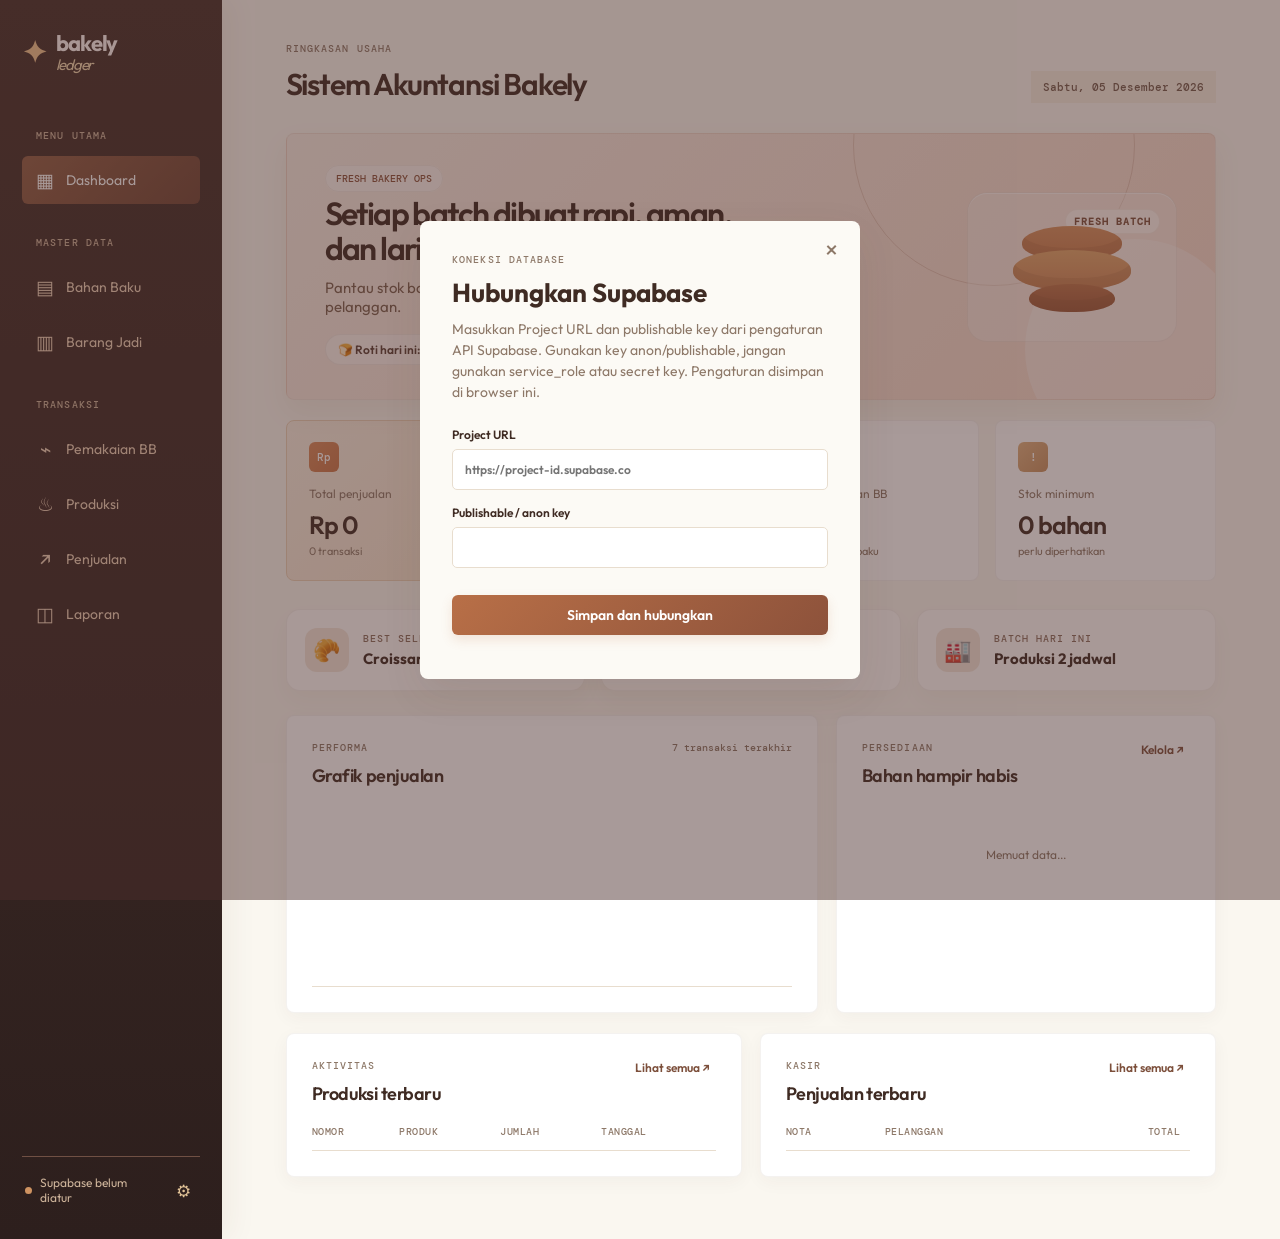
==== index.html @ 928c2d44 "update aplikasi" ====
<!doctype html>
<html lang="id">
<head>
  <meta charset="utf-8"><meta name="viewport" content="width=device-width, initial-scale=1">
  <title>Bakely | Sistem Akuntansi Bakery</title>
  <link rel="preconnect" href="https://fonts.googleapis.com"><link rel="preconnect" href="https://fonts.gstatic.com" crossorigin>
  <link href="https://fonts.googleapis.com/css2?family=DM+Mono:wght@400;500&family=Outfit:wght@400;500;600;700&display=swap" rel="stylesheet">
  <link rel="stylesheet" href="frontend/styles.css">
</head>
<body>
  <div class="shell">
    <aside class="sidebar">
      <div class="brand"><span class="brand-mark">✦</span><span>bakely<br><em>ledger</em></span></div>
      <p class="eyebrow">Menu utama</p>
      <nav class="nav-group"><button class="nav-item active" data-view="dashboard"><span>▦</span> Dashboard</button></nav>
      <p class="eyebrow nav-label">Master data</p>
      <nav class="nav-group"><button class="nav-item" data-view="bahan"><span>▤</span> Bahan Baku</button><button class="nav-item" data-view="produk"><span>▥</span> Barang Jadi</button></nav>
      <p class="eyebrow nav-label">Transaksi</p>
      <nav class="nav-group"><button class="nav-item" data-view="pemakaian"><span>⌁</span> Pemakaian BB</button><button class="nav-item" data-view="produksi"><span>♨</span> Produksi</button><button class="nav-item" data-view="penjualan"><span>↗</span> Penjualan</button><button class="nav-item" data-view="laporan"><span>◫</span> Laporan</button></nav>
      <div class="sidebar-foot"><span class="status-dot"></span><span id="connection-label">Menghubungkan...</span><button id="settings-button" title="Lihat koneksi">⚙</button></div>
    </aside>
    <main class="main-content">
      <header class="topbar"><div><p class="eyebrow" id="page-kicker">Ringkasan usaha</p><h1 id="page-title">Sistem Akuntansi Bakely</h1></div><div class="date-stamp" id="today"></div></header>

      <section id="dashboard-view" class="view active-view">
        <div class="hero-strip">
          <div class="hero-copy">
            <span class="tag">Fresh bakery ops</span>
            <h2>Setiap batch dibuat rapi, aman, dan laris.</h2>
            <p>Pantau stok bahan, produksi hari ini, sampai penjualan yang siap dibawa pelanggan.</p>
            <div class="hero-meta">
              <span>🍞 Roti hari ini: 128 pcs</span>
              <span>⏱ Jam buka: 07:00</span>
            </div>
          </div>
          <div class="hero-visual">
            <div class="mini-badge">Fresh batch</div>
            <div class="bread-illustration">
              <span class="bread-shape bread-top"></span>
              <span class="bread-shape bread-mid"></span>
              <span class="bread-shape bread-bottom"></span>
            </div>
          </div>
        </div>

        <div class="metric-grid">
          <article class="metric-card accent" data-view-link="penjualan"><div class="metric-icon">Rp</div><p>Total penjualan</p><strong id="sales-total">Rp 0</strong><small id="sales-count">0 transaksi</small></article>
          <article class="metric-card" data-view-link="produk"><div class="metric-icon mint">▥</div><p>Barang jadi tersedia</p><strong id="finished-total">0 pcs</strong><small id="product-count">0 produk aktif</small></article>
          <article class="metric-card" data-view-link="bahan"><div class="metric-icon blue">▤</div><p>Nilai persediaan BB</p><strong id="inventory-total">Rp 0</strong><small>nilai stok bahan baku</small></article>
          <article class="metric-card" data-view-link="bahan"><div class="metric-icon peach">!</div><p>Stok minimum</p><strong id="low-stock-count">0 bahan</strong><small>perlu diperhatikan</small></article>
        </div>

        <div class="feature-strip">
          <article class="feature-card warm" data-view-link="produk">
            <span class="feature-icon">🥐</span>
            <div><p>Best seller</p><strong>Croissant Butter</strong></div>
          </article>
          <article class="feature-card soft" data-view-link="bahan">
            <span class="feature-icon">📦</span>
            <div><p>Stok kritis</p><strong>3 bahan butuh cek</strong></div>
          </article>
          <article class="feature-card mint" data-view-link="produksi">
            <span class="feature-icon">🏭</span>
            <div><p>Batch hari ini</p><strong>Produksi 2 jadwal</strong></div>
          </article>
        </div>

        <div class="dashboard-grid"><section class="panel chart-panel"><div class="panel-heading"><div><p class="eyebrow">Performa</p><h3>Grafik penjualan</h3></div><span class="period-label">7 transaksi terakhir</span></div><div class="bar-chart" id="sales-chart"></div></section><section class="panel"><div class="panel-heading"><div><p class="eyebrow">Persediaan</p><h3>Bahan hampir habis</h3></div><button class="text-button" data-view-link="bahan">Kelola ↗</button></div><div id="low-stock-list" class="stock-list"><p class="empty-state">Memuat data...</p></div></section></div>
        <div class="dashboard-grid lower-grid"><section class="panel"><div class="panel-heading"><div><p class="eyebrow">Aktivitas</p><h3>Produksi terbaru</h3></div><button class="text-button" data-view-link="produksi">Lihat semua ↗</button></div><div class="table-wrap"><table><thead><tr><th>Nomor</th><th>Produk</th><th>Jumlah</th><th>Tanggal</th></tr></thead><tbody id="recent-production"></tbody></table></div></section><section class="panel"><div class="panel-heading"><div><p class="eyebrow">Kasir</p><h3>Penjualan terbaru</h3></div><button class="text-button" data-view-link="penjualan">Lihat semua ↗</button></div><div class="table-wrap"><table><thead><tr><th>Nota</th><th>Pelanggan</th><th class="align-right">Total</th></tr></thead><tbody id="recent-sales"></tbody></table></div></section></div>
      </section>

      <section id="bahan-view" class="view"><div class="section-heading"><div><p class="eyebrow">Master data</p><h2>Bahan baku</h2></div><button class="primary-button" data-open="material-modal">＋ Tambah bahan</button></div><section class="panel"><div class="table-wrap"><table><thead><tr><th>Nama bahan</th><th>Satuan</th><th>Stok</th><th>Minimum</th><th>Harga satuan</th><th>Status</th><th></th></tr></thead><tbody id="material-table"></tbody></table></div></section></section>
      <section id="produk-view" class="view"><div class="section-heading"><div><p class="eyebrow">Master data</p><h2>Barang jadi</h2></div><button class="primary-button" data-open="product-modal">＋ Tambah produk</button></div><section class="panel"><div class="table-wrap"><table><thead><tr><th>Kode</th><th>Nama produk</th><th>Harga jual</th><th>Stok</th><th>Status</th><th></th></tr></thead><tbody id="product-table"></tbody></table></div></section></section>
      <section id="pemakaian-view" class="view"><div class="section-heading"><div><p class="eyebrow">Transaksi</p><h2>Pemakaian bahan baku</h2></div><button class="primary-button" data-view-link="produksi">＋ Catat bersama produksi</button></div><section class="panel"><div class="table-wrap"><table><thead><tr><th>Produksi</th><th>Bahan baku</th><th>Jumlah terpakai</th><th>Tanggal</th></tr></thead><tbody id="usage-table"></tbody></table></div></section></section>
      <section id="produksi-view" class="view"><div class="section-heading"><div><p class="eyebrow">Transaksi</p><h2>Produksi</h2></div><button class="primary-button" data-open="production-modal">＋ Catat produksi</button></div><section class="panel"><div class="table-wrap"><table><thead><tr><th>Nomor</th><th>Barang jadi</th><th>Jumlah</th><th>Tanggal</th><th>Catatan</th></tr></thead><tbody id="production-table"></tbody></table></div></section></section>
      <section id="penjualan-view" class="view"><div class="section-heading"><div><p class="eyebrow">Transaksi</p><h2>Penjualan</h2></div><button class="primary-button" data-open="sale-modal">＋ Catat penjualan</button></div><section class="panel"><div class="table-wrap"><table><thead><tr><th>Nota</th><th>Pelanggan</th><th>Tanggal</th><th>Status</th><th class="align-right">Total</th></tr></thead><tbody id="sales-table"></tbody></table></div></section></section>

      <section id="laporan-view" class="view">
        <div class="section-heading">
          <div><p class="eyebrow">Analisis usaha</p><h2>Laporan</h2></div>
          <button class="primary-button" type="button" data-view-link="penjualan">Lihat penjualan</button>
        </div>

        <div class="report-grid">
          <article class="report-card accent" data-view-link="penjualan">
            <p>Total penjualan</p>
            <strong id="report-sales-total">Rp 0</strong>
            <small id="report-sales-count-detail">0 transaksi</small>
          </article>
          <article class="report-card" data-view-link="produksi">
            <p>Produksi</p>
            <strong id="report-production-total">0 pcs</strong>
            <small id="report-production-count">0 batch</small>
          </article>
          <article class="report-card" data-view-link="bahan">
            <p>Stok kritis</p>
            <strong id="report-low-stock-total">0 bahan</strong>
            <small>perlu restock</small>
          </article>
          <article class="report-card" data-view-link="produk">
            <p>Barang siap jual</p>
            <strong id="report-ready-product-total">0 pcs</strong>
            <small id="report-ready-product-label">stok tersedia</small>
          </article>
        </div>

        <div class="report-panels">
          <section class="panel">
            <div class="panel-heading">
              <div><p class="eyebrow">Ringkasan</p><h3>Penjualan terakhir</h3></div>
            </div>
            <div class="table-wrap">
              <table>
                <thead><tr><th>Nota</th><th>Pelanggan</th><th>Tanggal</th><th class="align-right">Total</th></tr></thead>
                <tbody id="report-sales-table"></tbody>
              </table>
            </div>
          </section>

          <section class="panel">
            <div class="panel-heading">
              <div><p class="eyebrow">Inventori</p><h3>Bahan baku perlu perhatian</h3></div>
            </div>
            <div class="table-wrap">
              <table>
                <thead><tr><th>Bahan</th><th>Stok</th><th>Minimum</th><th>Status</th></tr></thead>
                <tbody id="report-stock-table"></tbody>
              </table>
            </div>
          </section>
        </div>
      </section>
    </main>
  </div>
  <div class="modal-backdrop" id="settings-modal"><form class="modal action-form" id="settings-form"><button type="button" class="close-button" data-close-modal>×</button><p class="eyebrow">Koneksi database</p><h2>Hubungkan Supabase</h2><p class="modal-copy">Masukkan Project URL dan publishable key dari pengaturan API Supabase. Gunakan key anon/publishable, jangan gunakan service_role atau secret key. Pengaturan disimpan di browser ini.</p><label>Project URL<input id="supabase-url" type="url" placeholder="https://project-id.supabase.co" required></label><label>Publishable / anon key<input id="supabase-key" type="text" autocomplete="off" required></label><button class="primary-button" type="submit">Simpan dan hubungkan</button><p class="form-message"></p></form></div>
  <div class="modal-backdrop" id="material-modal"><form class="modal action-form"><button type="button" class="close-button" data-close-modal>×</button><p class="eyebrow">Master bahan</p><h2 id="material-modal-title">Tambah bahan baku</h2><input id="material-id" type="hidden"><label>Nama bahan<input id="material-name" required></label><div class="form-grid"><label>Satuan<input id="material-unit" value="kg" required></label><label>Stok awal<input id="material-stock" type="number" min="0" step="0.01" required></label><label>Stok minimum<input id="material-minimum" type="number" min="0" step="0.01" required></label><label>Harga satuan<input id="material-price" type="number" min="0" required></label></div><button class="primary-button" type="submit">Simpan bahan</button><p class="form-message"></p></form></div>
  <div class="modal-backdrop" id="product-modal"><form class="modal action-form"><button type="button" class="close-button" data-close-modal>×</button><p class="eyebrow">Master barang jadi</p><h2 id="product-modal-title">Tambah barang jadi</h2><input id="product-id" type="hidden"><label>Kode produk<input id="product-code" required></label><label>Nama produk<input id="product-name" required></label><div class="form-grid"><label>Harga jual<input id="product-price" type="number" min="0" required></label><label>Stok awal<input id="product-stock" type="number" min="0" required></label><label>Satuan<input id="product-unit" value="pcs" required></label></div><button class="primary-button" type="submit">Simpan produk</button><p class="form-message"></p></form></div>
  <div class="modal-backdrop" id="production-modal"><form class="modal action-form"><button type="button" class="close-button" data-close-modal>×</button><p class="eyebrow">Dapur produksi</p><h2>Catat produksi</h2><label>Nomor produksi<input id="production-number" required></label><label>Barang jadi<select id="production-product" required></select></label><label>Jumlah produksi<input id="production-amount" type="number" min="1" required></label><label>Catatan<input id="production-note"></label><div class="usage-box"><div class="panel-heading"><strong>Pemakaian bahan baku</strong><button class="text-button" type="button" id="add-usage">＋ Tambah baris</button></div><div id="usage-fields"></div></div><button class="primary-button" type="submit">Simpan produksi</button><p class="form-message"></p></form></div>
  <div class="modal-backdrop" id="sale-modal"><form class="modal action-form"><button type="button" class="close-button" data-close-modal>×</button><p class="eyebrow">Kasir</p><h2>Catat penjualan</h2><label>Nomor nota<input id="sale-number" required></label><label>Pelanggan<input id="sale-customer" value="Umum" required></label><div class="usage-box"><div class="panel-heading"><strong>Barang terjual</strong><button class="text-button" type="button" id="add-sale-item">＋ Tambah baris</button></div><div id="sale-fields"></div></div><button class="primary-button" type="submit">Simpan penjualan</button><p class="form-message"></p></form></div>
  <div class="modal-backdrop" id="sale-detail-modal"><div class="modal"><button type="button" class="close-button" data-close-modal>×</button><p class="eyebrow">Detail transaksi</p><h2 id="detail-sale-number">Detail penjualan</h2><p id="detail-sale-meta" class="modal-copy"></p><div class="table-wrap"><table><thead><tr><th>Produk</th><th>Qty</th><th>Harga</th><th class="align-right">Subtotal</th></tr></thead><tbody id="sale-detail-table"></tbody></table></div><div class="detail-total"><span>Total</span><strong id="detail-sale-total">Rp 0</strong></div></div></div>
  <div class="toast" id="toast"></div><script src="frontend/app.js"></script>
</body>
</html>
---- frontend/styles.css ----
:root{--ink:#4a2d2b;--muted:#987b78;--line:#eadbd8;--paper:#fffaf9;--cream:#f8ecec;--orange:#d87388;--orange-dark:#a84961;--mint:#ead7d7;--peach:#f5d2d7;--brown:#573532;--shadow:0 14px 40px rgba(92,48,52,.09)}
*{box-sizing:border-box}body{margin:0;background:var(--paper);color:var(--ink);font-family:Outfit,sans-serif;font-size:14px}button,input{font:inherit}.shell{min-height:100vh;display:flex}.sidebar{width:245px;background:var(--brown);color:#fff7f5;padding:30px 20px;display:flex;flex-direction:column}.brand{display:flex;align-items:center;gap:10px;font-size:20px;font-weight:700;line-height:.85;letter-spacing:-.04em}.brand em{font-size:15px;font-weight:400;color:#f4b9c2}.brand-mark{color:#f29bac;font-size:28px}.eyebrow{color:var(--muted);font:500 10px 'DM Mono',monospace;letter-spacing:.11em;text-transform:uppercase;margin:0 0 10px}.sidebar .eyebrow{color:#d4a5a7;margin:58px 14px 14px}.nav-item{display:flex;align-items:center;gap:12px;border:0;background:none;color:#eac9ca;border-radius:8px;width:100%;padding:13px 14px;text-align:left;cursor:pointer;margin-bottom:4px}.nav-item span{font-size:19px;width:18px;text-align:center}.nav-item.active,.nav-item:hover{background:#75484a;color:#fff}.sidebar-foot{border-top:1px solid #805658;margin-top:auto;padding:18px 3px 0;display:flex;align-items:center;gap:8px;color:#e8bfc1;font-size:12px}.status-dot{height:7px;width:7px;background:#f29bac;border-radius:50%}.sidebar-foot button{margin-left:auto;border:0;background:none;color:#f2c8ca;cursor:pointer;font-size:17px}.main-content{max-width:1320px;width:100%;padding:40px 5.5vw}.topbar{display:flex;justify-content:space-between;align-items:flex-end;margin-bottom:38px}.topbar h1{font-size:27px;letter-spacing:-.04em;margin:0}.date-stamp{font:500 11px 'DM Mono',monospace;color:var(--muted)}.view{display:none}.view.active-view{display:block}.hero-strip{background:#f7dfe2;min-height:185px;padding:29px 34px;display:flex;justify-content:space-between;align-items:center;position:relative;overflow:hidden}.hero-strip:after{content:'';position:absolute;width:280px;height:280px;border:1px solid rgba(168,73,97,.2);border-radius:50%;right:80px;top:-130px}.tag{color:var(--orange-dark);font:500 10px 'DM Mono',monospace;text-transform:uppercase}.hero-strip h2{font-size:26px;max-width:420px;line-height:1.08;letter-spacing:-.04em;margin:12px 0 8px}.hero-strip p{color:#89666a;margin:0}.hero-badge{background:var(--orange);color:#fff4f5;padding:15px 19px;text-align:center;font:500 10px 'DM Mono',monospace;z-index:1}.hero-badge strong{font:700 20px Outfit}.metric-grid{display:grid;grid-template-columns:repeat(3,1fr);gap:14px;margin:22px 0 34px}.metric-card{border:1px solid var(--line);background:#fff;padding:20px 22px;min-height:142px}.metric-card.accent{background:#fcecef;border-color:#f2ccd3}.metric-card p{font-size:12px;color:var(--muted);margin:14px 0 8px}.metric-card strong{display:block;font-size:25px;letter-spacing:-.04em}.metric-card small{font-size:11px;color:var(--muted)}.metric-icon{background:var(--orange);color:#fff;width:30px;height:30px;display:grid;place-items:center;font:500 11px 'DM Mono',monospace}.metric-icon.mint{background:#b8838a}.metric-icon.peach{background:#c86e7b}.content-grid{display:grid;grid-template-columns:1.5fr 1fr;gap:20px}.panel{background:#fff;border:1px solid var(--line);padding:24px}.panel-heading,.section-heading{display:flex;justify-content:space-between;align-items:flex-start}.panel h3{font-size:18px;margin:0 0 20px;letter-spacing:-.03em}.text-button{border:0;background:none;color:var(--orange-dark);font-size:12px;cursor:pointer}.table-wrap{overflow-x:auto}table{border-collapse:collapse;width:100%;min-width:400px}th{text-align:left;color:var(--muted);font:500 10px 'DM Mono',monospace;text-transform:uppercase;letter-spacing:.05em;border-bottom:1px solid var(--line);padding:0 10px 12px 0}td{border-bottom:1px solid #f3e9e8;padding:15px 10px 15px 0;color:#65494a;font-size:13px}td:first-child{font-weight:600;color:var(--ink)}.align-right{text-align:right}.empty-state{text-align:center;color:var(--muted);padding:28px 5px}.stock-list{display:grid;gap:8px}.stock-item{display:flex;justify-content:space-between;align-items:center;border-bottom:1px solid #f3e9e8;padding:8px 0}.stock-name{font-weight:600}.stock-meta{font-size:11px;color:var(--muted);margin-top:3px}.stock-warning{color:var(--orange-dark);font:500 11px 'DM Mono',monospace}.section-heading{margin-bottom:24px;align-items:center}.section-heading h2{font-size:28px;letter-spacing:-.05em;margin:0}.primary-button{border:0;background:var(--orange);color:white;padding:11px 16px;cursor:pointer;font-weight:600}.primary-button:hover{background:var(--orange-dark)}.modal-backdrop{display:none;position:fixed;inset:0;background:rgba(74,45,43,.48);place-items:center;padding:20px;z-index:2}.modal-backdrop.visible{display:grid}.modal{background:var(--paper);width:min(440px,100%);padding:32px;position:relative;box-shadow:var(--shadow)}.modal h2{font-size:26px;margin:0 0 10px}.modal-copy{color:var(--muted);line-height:1.5;margin:0 0 24px}.modal label{display:block;font-size:12px;font-weight:600;margin:15px 0}.modal input{display:block;border:1px solid var(--line);padding:12px;width:100%;margin-top:7px;background:#fff;outline-color:var(--orange)}.modal .primary-button{width:100%;margin-top:12px}.close-button{position:absolute;right:16px;top:12px;border:0;background:none;font-size:24px;color:var(--muted);cursor:pointer}.form-message{color:var(--orange-dark);font-size:12px}.toast{position:fixed;right:22px;bottom:22px;background:var(--brown);color:white;padding:13px 17px;display:none}.toast.visible{display:block}
@media(max-width:850px){.sidebar{width:72px;padding:25px 10px}.brand{justify-content:center}.brand>span:last-child,.sidebar .eyebrow,.nav-item:not(.active)::after,.nav-item{font-size:0}.nav-item{justify-content:center;padding:13px 5px}.nav-item span{font-size:19px}.sidebar-foot{justify-content:center}.sidebar-foot span:not(.status-dot),.sidebar-foot button{display:none}.main-content{padding:28px 22px}.content-grid{grid-template-columns:1fr}.hero-strip h2{font-size:22px}.metric-grid{gap:8px}.metric-card{padding:15px}.metric-card strong{font-size:19px}.topbar h1{font-size:22px}}
@media(max-width:560px){.main-content{padding:25px 15px}.metric-grid{grid-template-columns:1fr}.hero-strip{padding:23px;min-height:190px}.hero-badge{align-self:flex-start}.topbar{display:block}.date-stamp{margin-top:12px}.section-heading{display:block}.section-heading .primary-button{margin-top:16px}}
.nav-label{margin-top:28px!important}.nav-group{display:grid;gap:3px}.dashboard-grid{display:grid;grid-template-columns:1.4fr 1fr;gap:20px;margin-bottom:20px}.lower-grid{grid-template-columns:1fr 1fr}.period-label{font:500 10px 'DM Mono',monospace;color:var(--muted)}.bar-chart{height:180px;display:flex;align-items:end;gap:14px;border-bottom:1px solid var(--line);padding:18px 5px 0}.bar-wrap{height:100%;flex:1;display:flex;flex-direction:column;justify-content:end;align-items:center;gap:8px}.bar{width:100%;max-width:34px;background:var(--orange);min-height:8px}.bar-wrap small{font:10px 'DM Mono',monospace;color:var(--muted)}.metric-grid{grid-template-columns:repeat(4,1fr)}.metric-icon.blue{background:#8399a8}.row-actions{white-space:nowrap;text-align:right}.row-actions button,.remove-row{border:0;background:none;color:var(--orange-dark);cursor:pointer;font-size:11px;margin-left:8px}.row-actions button:last-child{color:var(--muted)}.tag-muted{background:#eee9e1!important;color:var(--muted)!important}.modal select{display:block;border:1px solid var(--line);padding:12px;width:100%;margin-top:7px;background:#fff}.form-grid{display:grid;grid-template-columns:1fr 1fr;gap:0 12px}.usage-box{background:#f5f1e9;padding:14px;margin:14px 0}.usage-box .panel-heading{align-items:center;margin-bottom:10px}.dynamic-row{display:grid;grid-template-columns:1fr 100px 24px;gap:6px;margin-top:7px}.dynamic-row select,.dynamic-row input{width:100%;padding:9px;border:1px solid var(--line);background:#fff}.dynamic-row .remove-row{margin:0;padding:0}.modal{max-height:90vh;overflow:auto}@media(max-width:850px){.dashboard-grid,.lower-grid{grid-template-columns:1fr}.metric-grid{grid-template-columns:repeat(2,1fr)}}
:root{--ink:#3f2b23;--muted:#8d7868;--line:#e8ddce;--paper:#fcfaf5;--cream:#f4ecdf;--orange:#b86f47;--orange-dark:#895039;--mint:#d7dfca;--peach:#eed9b8;--brown:#4a3027;--shadow:0 14px 40px rgba(78,51,37,.09)}
body{background:#faf7f0}.sidebar{background:var(--brown)}.brand em{color:#e2b878}.brand-mark{color:#e2b878}.sidebar .eyebrow{color:#cdb39a}.nav-item{color:#dcc9b5}.nav-item.active,.nav-item:hover{background:#694638;color:#fffaf2}.sidebar-foot{border-color:#705044;color:#cdb39a}.sidebar-foot button{color:#e2c397}.status-dot{background:#e2b878}.hero-strip{background:#efe2d0}.hero-strip:after{border-color:rgba(137,80,57,.2)}.hero-strip p{color:#826d5a}.hero-badge{background:var(--orange);color:#fff7ee}.metric-card.accent{background:#f6ead8;border-color:#ead2b7}.metric-icon.mint{background:#879875}.metric-icon.peach{background:#cf9361}.metric-icon.blue{background:#87999a}.panel{box-shadow:0 8px 22px rgba(78,51,37,.035)}.bar{background:var(--orange)}.tag{color:var(--orange-dark)}.tag-muted{background:#eee8de!important;color:var(--muted)!important}.usage-box{background:#f5ede2}.toast{background:var(--brown)}
.table-link{border:0;background:none;color:var(--orange-dark);font-weight:600;padding:0;cursor:pointer}.table-link:hover{text-decoration:underline}.stock-ok{color:#6e8961;font:500 11px 'DM Mono',monospace}.stock-minimum{color:#b27a3d;font:500 11px 'DM Mono',monospace}.detail-total{display:flex;justify-content:space-between;border-top:1px solid var(--line);margin-top:18px;padding-top:16px;font-weight:600}.detail-total strong{color:var(--orange-dark)}
.sidebar{width:264px;padding:34px 22px;box-shadow:8px 0 28px rgba(78,51,37,.06)}.brand{font-size:22px;letter-spacing:-.05em}.brand-mark{font-size:30px}.main-content{max-width:1440px;padding:42px clamp(24px,5vw,76px)}.topbar{margin-bottom:30px}.topbar h1{font-size:30px;font-weight:600}.date-stamp{background:#f4ecdf;padding:9px 12px;color:#72594b}.hero-strip{border-radius:8px;padding:34px 38px;box-shadow:0 12px 28px rgba(132,86,52,.08)}.hero-strip h2{font-size:30px;font-weight:600}.hero-badge{border-radius:6px;box-shadow:0 8px 18px rgba(137,80,57,.18)}.metric-grid{gap:16px;margin:20px 0 28px}.metric-card{border-radius:8px;padding:21px 22px;transition:transform .18s ease,box-shadow .18s ease}.metric-card:hover{transform:translateY(-2px);box-shadow:0 10px 24px rgba(78,51,37,.08)}.metric-card strong{font-weight:600}.metric-icon{border-radius:6px}.dashboard-grid{gap:18px}.panel{border-radius:8px;padding:25px;box-shadow:0 5px 18px rgba(78,51,37,.045)}.panel h3{font-weight:600}.primary-button{border-radius:6px;box-shadow:0 5px 12px rgba(184,111,71,.16);transition:background .18s ease,transform .18s ease,box-shadow .18s ease}.primary-button:hover{transform:translateY(-1px);box-shadow:0 8px 17px rgba(184,111,71,.22)}.text-button,.row-actions button,.table-link{font-weight:600}.nav-item{border-radius:6px;transition:background .18s ease,color .18s ease;padding:12px 14px}.section-heading h2{font-weight:600}.modal{border-radius:8px}.modal input,.modal select{border-radius:5px}.bar-chart{padding-top:22px}.bar{border-radius:4px 4px 0 0;transition:opacity .18s ease,transform .18s ease}.bar:hover{opacity:.78;transform:scaleY(1.03);transform-origin:bottom}.empty-state{font-size:12px}

.hero-strip{background:linear-gradient(135deg,#f8eee6 0%,#f5d7c8 100%);position:relative;overflow:hidden;border:1px solid rgba(121,88,63,.08)}
.hero-strip:before{content:"";position:absolute;inset:auto -30px -60px auto;width:220px;height:220px;border-radius:50%;background:rgba(255,255,255,.32)}
.hero-copy{position:relative;z-index:1;max-width:640px}
.hero-copy h2{margin:10px 0 12px;font-size:32px;line-height:1.1;letter-spacing:-.05em;color:#3d2a22}
.hero-copy p{margin:0;color:#7a5f4e;max-width:540px;font-size:15px}
.hero-meta{display:flex;flex-wrap:wrap;gap:12px;margin-top:18px}
.hero-meta span{display:inline-flex;align-items:center;background:rgba(255,255,255,.45);backdrop-filter:blur(4px);color:#5a3f35;border:1px solid rgba(90,63,53,.07);padding:7px 12px;border-radius:999px;font-size:12px;font-weight:600}
.hero-visual{position:relative;z-index:1;display:flex;align-items:center;justify-content:center;width:210px;height:150px;background:rgba(255,255,255,.28);border:1px solid rgba(120,89,66,.08);border-radius:20px;box-shadow:inset 0 1px 0 rgba(255,255,255,.6)}
.mini-badge{position:absolute;top:16px;right:16px;background:#fff5ef;border:1px solid rgba(143,88,58,.08);color:#7c4f3b;font:600 10px 'DM Mono',monospace;letter-spacing:.1em;text-transform:uppercase;padding:5px 8px;border-radius:999px}
.bread-illustration{position:relative;width:130px;height:90px}
.bread-shape{position:absolute;left:50%;transform:translateX(-50%);display:block;border-radius:50% 50% 45% 45%;background:linear-gradient(180deg,#d7905d 0%,#c77b4f 100%);box-shadow:inset 0 -12px 0 rgba(126,73,42,.15)}
.bread-top{width:100px;height:34px;top:4px}
.bread-mid{width:118px;height:40px;top:28px;background:linear-gradient(180deg,#e0a56a 0%,#cf8558 100%)}
.bread-bottom{width:86px;height:28px;bottom:0;background:linear-gradient(180deg,#ba7147 0%,#9f5a3b 100%)}
.feature-strip{display:grid;grid-template-columns:repeat(3,1fr);gap:16px;margin:20px 0 24px}
.feature-card{display:flex;align-items:center;gap:14px;background:#fffdfb;border:1px solid rgba(132,91,58,.08);padding:18px 18px;border-radius:14px;box-shadow:0 10px 22px rgba(88,58,37,.04);cursor:pointer;transition:transform .18s ease, box-shadow .18s ease}
.feature-card:hover,.metric-card:hover,.report-card:hover{transform:translateY(-2px);box-shadow:0 12px 20px rgba(84,56,38,.08)}
.feature-card warm{background:#fff4ea}.feature-card soft{background:#fffaf2}.feature-card mint{background:#edf3ea}
.feature-icon{display:grid;place-items:center;width:44px;height:44px;border-radius:12px;background:#f3e7db;font-size:22px}
.feature-card p{margin:0 0 4px;color:#8a6d5d;font:500 10px 'DM Mono',monospace;letter-spacing:.1em;text-transform:uppercase}
.feature-card strong{color:#3d2a22;font-size:15px}
.report-grid{display:grid;grid-template-columns:repeat(4,1fr);gap:16px;margin:20px 0 22px}
.report-card{background:#fffdfb;border:1px solid rgba(126,94,72,.08);padding:18px 20px;border-radius:14px;cursor:pointer;transition:transform .18s ease, box-shadow .18s ease}
.report-card.accent{background:linear-gradient(135deg,#f9efe3 0%,#f8e1c7 100%)}
.report-card p{margin:0 0 6px;color:#8b6d59;font:500 10px 'DM Mono',monospace;letter-spacing:.12em;text-transform:uppercase}
.report-card strong{display:block;color:#2f221d;font-size:26px;letter-spacing:-.04em;margin-bottom:5px}
.report-card small{color:#7a604f}
.report-panels{display:grid;grid-template-columns:1.2fr 1fr;gap:18px}

@media(max-width:900px){
  .hero-strip{flex-direction:column;align-items:flex-start;gap:20px}
  .hero-visual{width:100%;max-width:240px}
  .feature-strip,.report-grid,.report-panels{grid-template-columns:1fr}
}

.sidebar{background:linear-gradient(180deg,#422d28 0%,#2d1f1d 100%)}
.brand-mark{color:#f1c38d}
.brand em{color:#f3d9b0}
.nav-item{color:#f0d4ba}.nav-item.active,.nav-item:hover{background:linear-gradient(135deg,#8f5d43,#6d4334);color:#fff}
.hero-strip .tag{background:rgba(255,255,255,.45);padding:6px 10px;border-radius:999px;border:1px solid rgba(125,93,70,.08)}
.metric-card.accent{background:linear-gradient(135deg,#f9efe3 0%,#f5e2cc 100%)}
.metric-icon{background:linear-gradient(135deg,#d9895a,#ca764a)}
.metric-icon.mint{background:linear-gradient(135deg,#8ea57d,#748d65)}
.metric-icon.blue{background:linear-gradient(135deg,#a2b6c9,#7e95ab)}
.metric-icon.peach{background:linear-gradient(135deg,#dfb180,#c68f60)}
.panel, .metric-card, .feature-card{border:1px solid rgba(119,86,67,.08)}
.primary-button{background:linear-gradient(135deg,#b86f47 0%,#8d523b 100%);color:#fff;border:none}
.text-button{color:#7c4f3b}
.table-link{color:#7a4d3d}
.sidebar-foot .status-dot{background:#79a267}
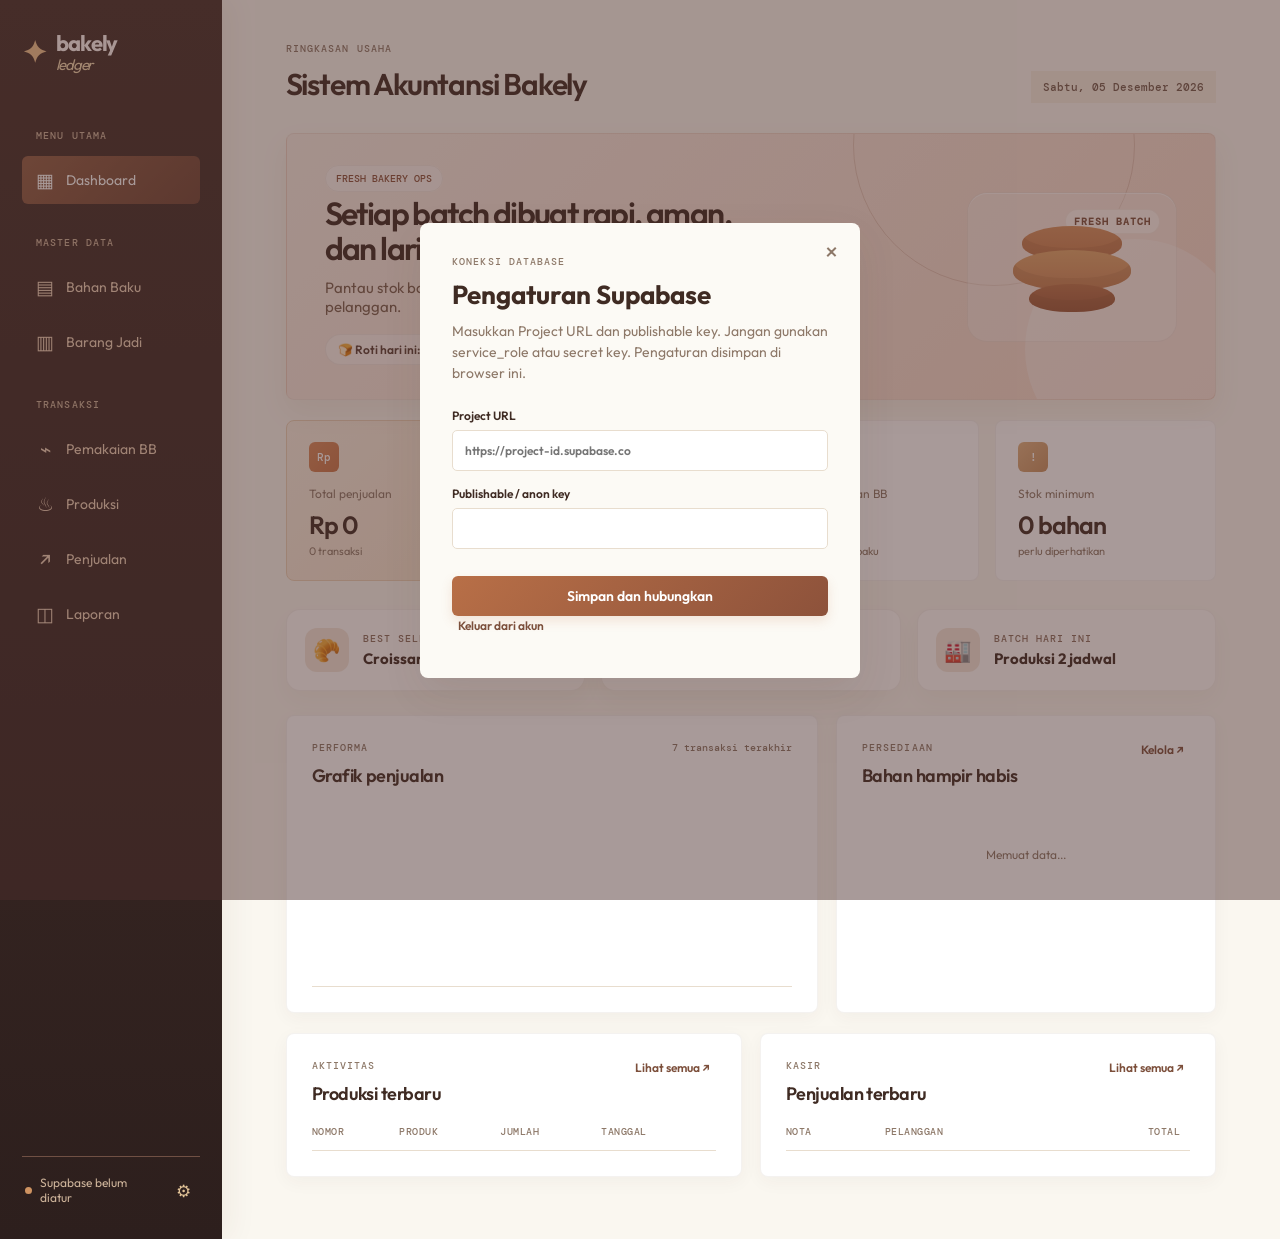
==== commit 6c348120: "Secure bakery accounting app and reports" ====
--- a/index.html
+++ b/index.html
@@ -132,12 +132,13 @@
       </section>
     </main>
   </div>
-  <div class="modal-backdrop" id="settings-modal"><form class="modal action-form" id="settings-form"><button type="button" class="close-button" data-close-modal>×</button><p class="eyebrow">Koneksi database</p><h2>Hubungkan Supabase</h2><p class="modal-copy">Masukkan Project URL dan publishable key dari pengaturan API Supabase. Gunakan key anon/publishable, jangan gunakan service_role atau secret key. Pengaturan disimpan di browser ini.</p><label>Project URL<input id="supabase-url" type="url" placeholder="https://project-id.supabase.co" required></label><label>Publishable / anon key<input id="supabase-key" type="text" autocomplete="off" required></label><button class="primary-button" type="submit">Simpan dan hubungkan</button><p class="form-message"></p></form></div>
+  <div class="modal-backdrop" id="login-modal"><form class="modal action-form" id="login-form"><button type="button" class="close-button" data-close-modal>×</button><p class="eyebrow">Akses sistem</p><h2>Masuk ke Bakely</h2><p class="modal-copy">Masuk dengan akun Supabase yang sudah diizinkan oleh administrator.</p><label>Email<input id="login-email" type="email" autocomplete="username" required></label><label>Password<input id="login-password" type="password" autocomplete="current-password" required></label><button class="primary-button" type="submit">Masuk</button><p class="form-message"></p></form></div>
+  <div class="modal-backdrop" id="settings-modal"><form class="modal action-form" id="settings-form"><button type="button" class="close-button" data-close-modal>×</button><p class="eyebrow">Koneksi database</p><h2>Pengaturan Supabase</h2><p class="modal-copy">Masukkan Project URL dan publishable key. Jangan gunakan service_role atau secret key. Pengaturan disimpan di browser ini.</p><label>Project URL<input id="supabase-url" type="url" placeholder="https://project-id.supabase.co" required></label><label>Publishable / anon key<input id="supabase-key" type="text" autocomplete="off" required></label><button class="primary-button" type="submit">Simpan dan hubungkan</button><button class="text-button" id="signout-button" type="button">Keluar dari akun</button><p class="form-message"></p></form></div>
   <div class="modal-backdrop" id="material-modal"><form class="modal action-form"><button type="button" class="close-button" data-close-modal>×</button><p class="eyebrow">Master bahan</p><h2 id="material-modal-title">Tambah bahan baku</h2><input id="material-id" type="hidden"><label>Nama bahan<input id="material-name" required></label><div class="form-grid"><label>Satuan<input id="material-unit" value="kg" required></label><label>Stok awal<input id="material-stock" type="number" min="0" step="0.01" required></label><label>Stok minimum<input id="material-minimum" type="number" min="0" step="0.01" required></label><label>Harga satuan<input id="material-price" type="number" min="0" required></label></div><button class="primary-button" type="submit">Simpan bahan</button><p class="form-message"></p></form></div>
   <div class="modal-backdrop" id="product-modal"><form class="modal action-form"><button type="button" class="close-button" data-close-modal>×</button><p class="eyebrow">Master barang jadi</p><h2 id="product-modal-title">Tambah barang jadi</h2><input id="product-id" type="hidden"><label>Kode produk<input id="product-code" required></label><label>Nama produk<input id="product-name" required></label><div class="form-grid"><label>Harga jual<input id="product-price" type="number" min="0" required></label><label>Stok awal<input id="product-stock" type="number" min="0" required></label><label>Satuan<input id="product-unit" value="pcs" required></label></div><button class="primary-button" type="submit">Simpan produk</button><p class="form-message"></p></form></div>
   <div class="modal-backdrop" id="production-modal"><form class="modal action-form"><button type="button" class="close-button" data-close-modal>×</button><p class="eyebrow">Dapur produksi</p><h2>Catat produksi</h2><label>Nomor produksi<input id="production-number" required></label><label>Barang jadi<select id="production-product" required></select></label><label>Jumlah produksi<input id="production-amount" type="number" min="1" required></label><label>Catatan<input id="production-note"></label><div class="usage-box"><div class="panel-heading"><strong>Pemakaian bahan baku</strong><button class="text-button" type="button" id="add-usage">＋ Tambah baris</button></div><div id="usage-fields"></div></div><button class="primary-button" type="submit">Simpan produksi</button><p class="form-message"></p></form></div>
-  <div class="modal-backdrop" id="sale-modal"><form class="modal action-form"><button type="button" class="close-button" data-close-modal>×</button><p class="eyebrow">Kasir</p><h2>Catat penjualan</h2><label>Nomor nota<input id="sale-number" required></label><label>Pelanggan<input id="sale-customer" value="Umum" required></label><div class="usage-box"><div class="panel-heading"><strong>Barang terjual</strong><button class="text-button" type="button" id="add-sale-item">＋ Tambah baris</button></div><div id="sale-fields"></div></div><button class="primary-button" type="submit">Simpan penjualan</button><p class="form-message"></p></form></div>
+  <div class="modal-backdrop" id="sale-modal"><form class="modal action-form"><button type="button" class="close-button" data-close-modal>×</button><p class="eyebrow">Kasir</p><h2>Catat penjualan</h2><label>Nomor nota<input id="sale-number" required></label><label>Pelanggan<input id="sale-customer" value="Umum" required></label><label>Status pembayaran<select id="sale-status" required><option value="lunas">Lunas</option><option value="piutang">Piutang</option></select></label><div class="usage-box"><div class="panel-heading"><strong>Barang terjual</strong><button class="text-button" type="button" id="add-sale-item">＋ Tambah baris</button></div><div id="sale-fields"></div></div><button class="primary-button" type="submit">Simpan penjualan</button><p class="form-message"></p></form></div>
   <div class="modal-backdrop" id="sale-detail-modal"><div class="modal"><button type="button" class="close-button" data-close-modal>×</button><p class="eyebrow">Detail transaksi</p><h2 id="detail-sale-number">Detail penjualan</h2><p id="detail-sale-meta" class="modal-copy"></p><div class="table-wrap"><table><thead><tr><th>Produk</th><th>Qty</th><th>Harga</th><th class="align-right">Subtotal</th></tr></thead><tbody id="sale-detail-table"></tbody></table></div><div class="detail-total"><span>Total</span><strong id="detail-sale-total">Rp 0</strong></div></div></div>
-  <div class="toast" id="toast"></div><script src="frontend/app.js"></script>
+  <div class="toast" id="toast"></div><script src="frontend/app.js?v=20260928-5"></script>
 </body>
 </html>
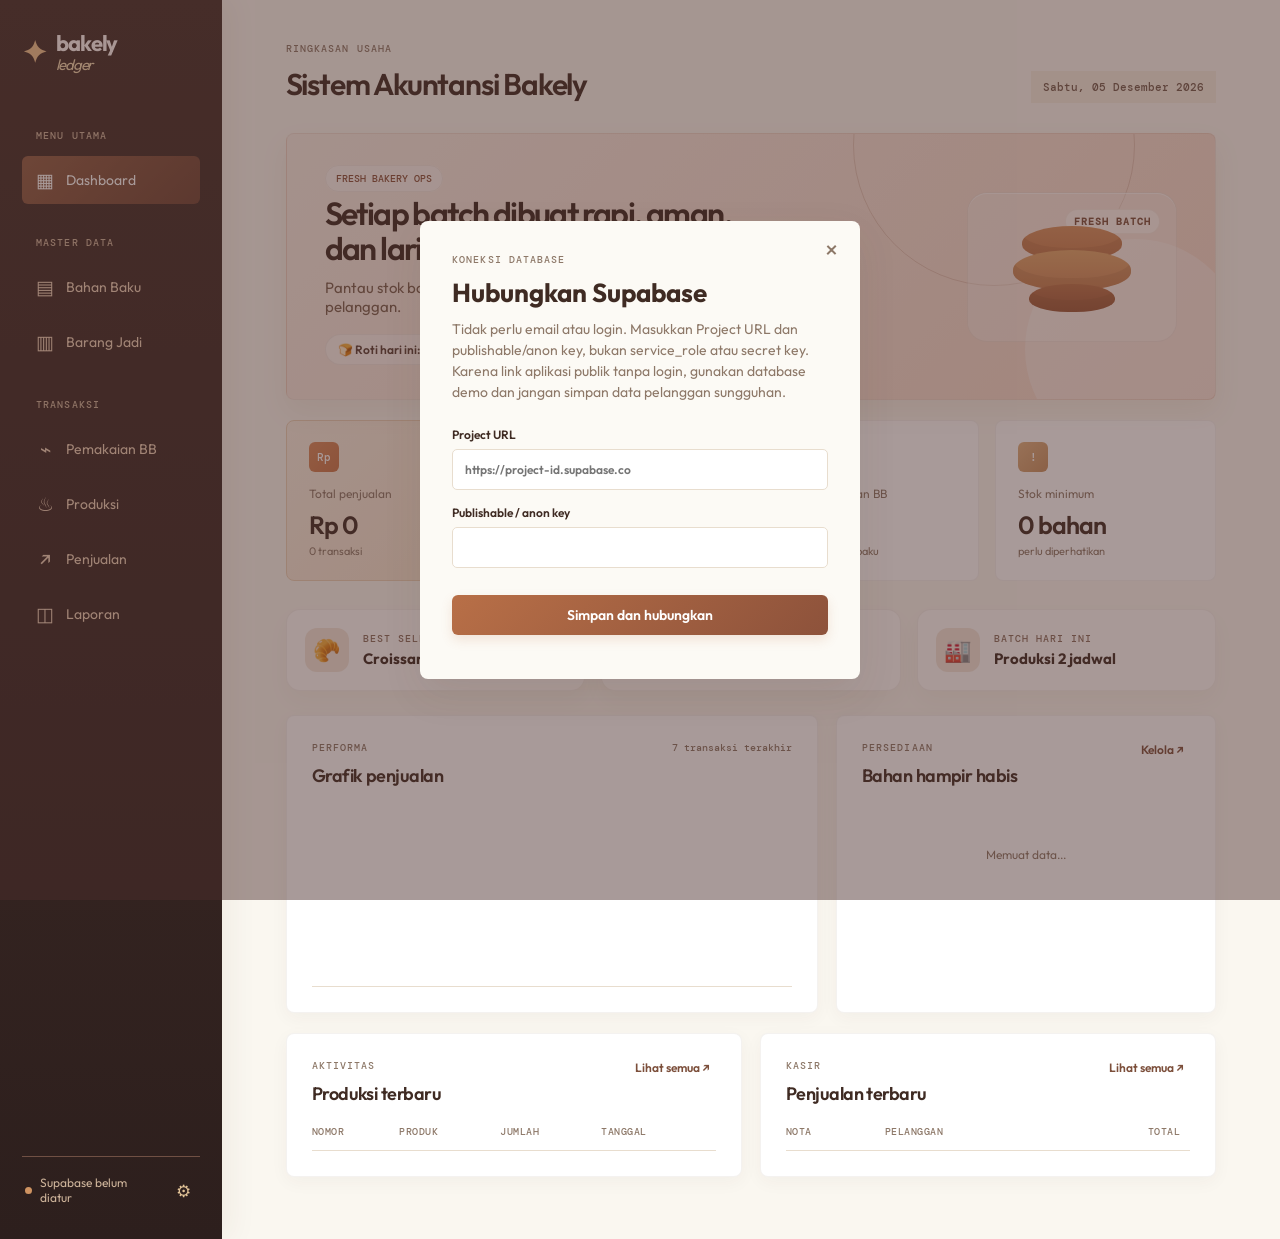
==== commit 487cac31: "Remove required Supabase login" ====
--- a/index.html
+++ b/index.html
@@ -132,13 +132,12 @@
       </section>
     </main>
   </div>
-  <div class="modal-backdrop" id="login-modal"><form class="modal action-form" id="login-form"><button type="button" class="close-button" data-close-modal>×</button><p class="eyebrow">Akses sistem</p><h2>Masuk ke Bakely</h2><p class="modal-copy">Masuk dengan akun Supabase yang sudah diizinkan oleh administrator.</p><label>Email<input id="login-email" type="email" autocomplete="username" required></label><label>Password<input id="login-password" type="password" autocomplete="current-password" required></label><button class="primary-button" type="submit">Masuk</button><p class="form-message"></p></form></div>
-  <div class="modal-backdrop" id="settings-modal"><form class="modal action-form" id="settings-form"><button type="button" class="close-button" data-close-modal>×</button><p class="eyebrow">Koneksi database</p><h2>Pengaturan Supabase</h2><p class="modal-copy">Masukkan Project URL dan publishable key. Jangan gunakan service_role atau secret key. Pengaturan disimpan di browser ini.</p><label>Project URL<input id="supabase-url" type="url" placeholder="https://project-id.supabase.co" required></label><label>Publishable / anon key<input id="supabase-key" type="text" autocomplete="off" required></label><button class="primary-button" type="submit">Simpan dan hubungkan</button><button class="text-button" id="signout-button" type="button">Keluar dari akun</button><p class="form-message"></p></form></div>
+  <div class="modal-backdrop" id="settings-modal"><form class="modal action-form" id="settings-form"><button type="button" class="close-button" data-close-modal>×</button><p class="eyebrow">Koneksi database</p><h2>Hubungkan Supabase</h2><p class="modal-copy">Tidak perlu email atau login. Masukkan Project URL dan publishable/anon key, bukan service_role atau secret key. Karena link aplikasi publik tanpa login, gunakan database demo dan jangan simpan data pelanggan sungguhan.</p><label>Project URL<input id="supabase-url" type="url" placeholder="https://project-id.supabase.co" required></label><label>Publishable / anon key<input id="supabase-key" type="text" autocomplete="off" required></label><button class="primary-button" type="submit">Simpan dan hubungkan</button><p class="form-message"></p></form></div>
   <div class="modal-backdrop" id="material-modal"><form class="modal action-form"><button type="button" class="close-button" data-close-modal>×</button><p class="eyebrow">Master bahan</p><h2 id="material-modal-title">Tambah bahan baku</h2><input id="material-id" type="hidden"><label>Nama bahan<input id="material-name" required></label><div class="form-grid"><label>Satuan<input id="material-unit" value="kg" required></label><label>Stok awal<input id="material-stock" type="number" min="0" step="0.01" required></label><label>Stok minimum<input id="material-minimum" type="number" min="0" step="0.01" required></label><label>Harga satuan<input id="material-price" type="number" min="0" required></label></div><button class="primary-button" type="submit">Simpan bahan</button><p class="form-message"></p></form></div>
   <div class="modal-backdrop" id="product-modal"><form class="modal action-form"><button type="button" class="close-button" data-close-modal>×</button><p class="eyebrow">Master barang jadi</p><h2 id="product-modal-title">Tambah barang jadi</h2><input id="product-id" type="hidden"><label>Kode produk<input id="product-code" required></label><label>Nama produk<input id="product-name" required></label><div class="form-grid"><label>Harga jual<input id="product-price" type="number" min="0" required></label><label>Stok awal<input id="product-stock" type="number" min="0" required></label><label>Satuan<input id="product-unit" value="pcs" required></label></div><button class="primary-button" type="submit">Simpan produk</button><p class="form-message"></p></form></div>
   <div class="modal-backdrop" id="production-modal"><form class="modal action-form"><button type="button" class="close-button" data-close-modal>×</button><p class="eyebrow">Dapur produksi</p><h2>Catat produksi</h2><label>Nomor produksi<input id="production-number" required></label><label>Barang jadi<select id="production-product" required></select></label><label>Jumlah produksi<input id="production-amount" type="number" min="1" required></label><label>Catatan<input id="production-note"></label><div class="usage-box"><div class="panel-heading"><strong>Pemakaian bahan baku</strong><button class="text-button" type="button" id="add-usage">＋ Tambah baris</button></div><div id="usage-fields"></div></div><button class="primary-button" type="submit">Simpan produksi</button><p class="form-message"></p></form></div>
   <div class="modal-backdrop" id="sale-modal"><form class="modal action-form"><button type="button" class="close-button" data-close-modal>×</button><p class="eyebrow">Kasir</p><h2>Catat penjualan</h2><label>Nomor nota<input id="sale-number" required></label><label>Pelanggan<input id="sale-customer" value="Umum" required></label><label>Status pembayaran<select id="sale-status" required><option value="lunas">Lunas</option><option value="piutang">Piutang</option></select></label><div class="usage-box"><div class="panel-heading"><strong>Barang terjual</strong><button class="text-button" type="button" id="add-sale-item">＋ Tambah baris</button></div><div id="sale-fields"></div></div><button class="primary-button" type="submit">Simpan penjualan</button><p class="form-message"></p></form></div>
   <div class="modal-backdrop" id="sale-detail-modal"><div class="modal"><button type="button" class="close-button" data-close-modal>×</button><p class="eyebrow">Detail transaksi</p><h2 id="detail-sale-number">Detail penjualan</h2><p id="detail-sale-meta" class="modal-copy"></p><div class="table-wrap"><table><thead><tr><th>Produk</th><th>Qty</th><th>Harga</th><th class="align-right">Subtotal</th></tr></thead><tbody id="sale-detail-table"></tbody></table></div><div class="detail-total"><span>Total</span><strong id="detail-sale-total">Rp 0</strong></div></div></div>
-  <div class="toast" id="toast"></div><script src="frontend/app.js?v=20260928-5"></script>
+  <div class="toast" id="toast"></div><script src="frontend/app.js?v=20260928-6"></script>
 </body>
 </html>
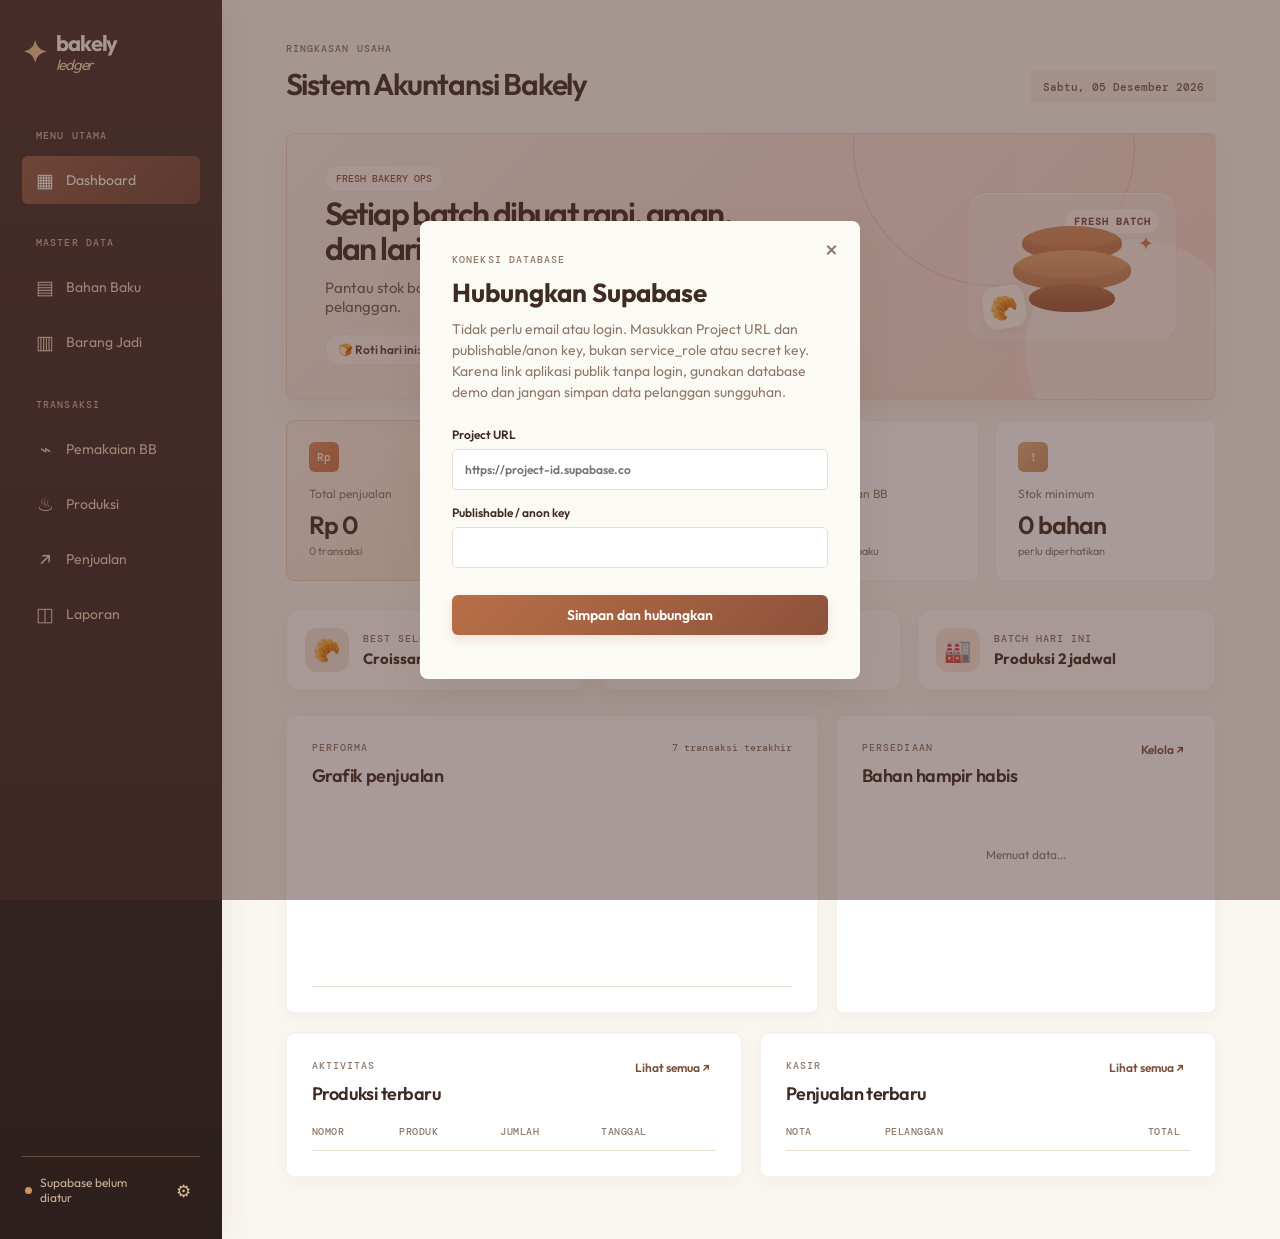
==== commit 996ad2c4: "Add playful mobile navigation" ====
--- a/index.html
+++ b/index.html
@@ -5,11 +5,11 @@
   <title>Bakely | Sistem Akuntansi Bakery</title>
   <link rel="preconnect" href="https://fonts.googleapis.com"><link rel="preconnect" href="https://fonts.gstatic.com" crossorigin>
   <link href="https://fonts.googleapis.com/css2?family=DM+Mono:wght@400;500&family=Outfit:wght@400;500;600;700&display=swap" rel="stylesheet">
-  <link rel="stylesheet" href="frontend/styles.css">
+  <link rel="stylesheet" href="frontend/styles.css?v=20260928-8">
 </head>
 <body>
   <div class="shell">
-    <aside class="sidebar">
+    <aside class="sidebar" id="sidebar">
       <div class="brand"><span class="brand-mark">✦</span><span>bakely<br><em>ledger</em></span></div>
       <p class="eyebrow">Menu utama</p>
       <nav class="nav-group"><button class="nav-item active" data-view="dashboard"><span>▦</span> Dashboard</button></nav>
@@ -19,8 +19,9 @@
       <nav class="nav-group"><button class="nav-item" data-view="pemakaian"><span>⌁</span> Pemakaian BB</button><button class="nav-item" data-view="produksi"><span>♨</span> Produksi</button><button class="nav-item" data-view="penjualan"><span>↗</span> Penjualan</button><button class="nav-item" data-view="laporan"><span>◫</span> Laporan</button></nav>
       <div class="sidebar-foot"><span class="status-dot"></span><span id="connection-label">Menghubungkan...</span><button id="settings-button" title="Lihat koneksi">⚙</button></div>
     </aside>
+    <button class="sidebar-backdrop" id="sidebar-backdrop" type="button" aria-label="Tutup menu"></button>
     <main class="main-content">
-      <header class="topbar"><div><p class="eyebrow" id="page-kicker">Ringkasan usaha</p><h1 id="page-title">Sistem Akuntansi Bakely</h1></div><div class="date-stamp" id="today"></div></header>
+      <header class="topbar"><button class="menu-toggle" id="menu-toggle" type="button" aria-label="Buka menu" aria-expanded="false" aria-controls="sidebar"><span id="menu-icon" aria-hidden="true">☰</span></button><div><p class="eyebrow" id="page-kicker">Ringkasan usaha</p><h1 id="page-title">Sistem Akuntansi Bakely</h1></div><div class="date-stamp" id="today"></div></header>
 
       <section id="dashboard-view" class="view active-view">
         <div class="hero-strip">
@@ -136,8 +137,8 @@
   <div class="modal-backdrop" id="material-modal"><form class="modal action-form"><button type="button" class="close-button" data-close-modal>×</button><p class="eyebrow">Master bahan</p><h2 id="material-modal-title">Tambah bahan baku</h2><input id="material-id" type="hidden"><label>Nama bahan<input id="material-name" required></label><div class="form-grid"><label>Satuan<input id="material-unit" value="kg" required></label><label>Stok awal<input id="material-stock" type="number" min="0" step="0.01" required></label><label>Stok minimum<input id="material-minimum" type="number" min="0" step="0.01" required></label><label>Harga satuan<input id="material-price" type="number" min="0" required></label></div><button class="primary-button" type="submit">Simpan bahan</button><p class="form-message"></p></form></div>
   <div class="modal-backdrop" id="product-modal"><form class="modal action-form"><button type="button" class="close-button" data-close-modal>×</button><p class="eyebrow">Master barang jadi</p><h2 id="product-modal-title">Tambah barang jadi</h2><input id="product-id" type="hidden"><label>Kode produk<input id="product-code" required></label><label>Nama produk<input id="product-name" required></label><div class="form-grid"><label>Harga jual<input id="product-price" type="number" min="0" required></label><label>Stok awal<input id="product-stock" type="number" min="0" required></label><label>Satuan<input id="product-unit" value="pcs" required></label></div><button class="primary-button" type="submit">Simpan produk</button><p class="form-message"></p></form></div>
   <div class="modal-backdrop" id="production-modal"><form class="modal action-form"><button type="button" class="close-button" data-close-modal>×</button><p class="eyebrow">Dapur produksi</p><h2>Catat produksi</h2><label>Nomor produksi<input id="production-number" required></label><label>Barang jadi<select id="production-product" required></select></label><label>Jumlah produksi<input id="production-amount" type="number" min="1" required></label><label>Catatan<input id="production-note"></label><div class="usage-box"><div class="panel-heading"><strong>Pemakaian bahan baku</strong><button class="text-button" type="button" id="add-usage">＋ Tambah baris</button></div><div id="usage-fields"></div></div><button class="primary-button" type="submit">Simpan produksi</button><p class="form-message"></p></form></div>
-  <div class="modal-backdrop" id="sale-modal"><form class="modal action-form"><button type="button" class="close-button" data-close-modal>×</button><p class="eyebrow">Kasir</p><h2>Catat penjualan</h2><label>Nomor nota<input id="sale-number" required></label><label>Pelanggan<input id="sale-customer" value="Umum" required></label><label>Status pembayaran<select id="sale-status" required><option value="lunas">Lunas</option><option value="piutang">Piutang</option></select></label><div class="usage-box"><div class="panel-heading"><strong>Barang terjual</strong><button class="text-button" type="button" id="add-sale-item">＋ Tambah baris</button></div><div id="sale-fields"></div></div><button class="primary-button" type="submit">Simpan penjualan</button><p class="form-message"></p></form></div>
+  <div class="modal-backdrop" id="sale-modal"><form class="modal action-form"><button type="button" class="close-button" data-close-modal>×</button><p class="eyebrow">Kasir</p><h2>Catat penjualan</h2><label>Nomor nota<input id="sale-number" required></label><label>Pelanggan<input id="sale-customer" value="Umum" required></label><div class="usage-box"><div class="panel-heading"><strong>Barang terjual</strong><button class="text-button" type="button" id="add-sale-item">＋ Tambah baris</button></div><div id="sale-fields"></div></div><button class="primary-button" type="submit">Simpan penjualan</button><p class="form-message"></p></form></div>
   <div class="modal-backdrop" id="sale-detail-modal"><div class="modal"><button type="button" class="close-button" data-close-modal>×</button><p class="eyebrow">Detail transaksi</p><h2 id="detail-sale-number">Detail penjualan</h2><p id="detail-sale-meta" class="modal-copy"></p><div class="table-wrap"><table><thead><tr><th>Produk</th><th>Qty</th><th>Harga</th><th class="align-right">Subtotal</th></tr></thead><tbody id="sale-detail-table"></tbody></table></div><div class="detail-total"><span>Total</span><strong id="detail-sale-total">Rp 0</strong></div></div></div>
-  <div class="toast" id="toast"></div><script src="frontend/app.js?v=20260928-6"></script>
+  <div class="toast" id="toast"></div><script src="frontend/app.js?v=20260928-8"></script>
 </body>
 </html>
--- a/frontend/styles.css
+++ b/frontend/styles.css
@@ -58,3 +58,64 @@
 .text-button{color:#7c4f3b}
 .table-link{color:#7a4d3d}
 .sidebar-foot .status-dot{background:#79a267}
+
+.menu-toggle{display:none;flex:0 0 40px;width:40px;height:40px;place-items:center;border:1px solid var(--line);border-radius:12px;background:#fffdf9;color:var(--brown);font-size:20px;cursor:pointer;box-shadow:0 4px 12px rgba(78,51,37,.07)}
+.sidebar-backdrop{display:none}
+.hero-visual:before{content:'🥐';position:absolute;left:14px;bottom:12px;display:grid;place-items:center;width:42px;height:42px;border:1px solid rgba(120,89,66,.1);border-radius:14px;background:#fff8ef;font-size:23px;transform:rotate(-9deg);box-shadow:0 6px 14px rgba(88,58,37,.08)}
+.hero-visual:after{content:'✦';position:absolute;right:22px;top:38px;color:#c77d4e;font-size:19px;animation:bakery-sparkle 2.6s ease-in-out infinite}
+.bread-illustration{animation:bread-arrive .65s cubic-bezier(.2,.8,.2,1) both}
+.feature-icon{transition:transform .2s ease,background .2s ease}
+.feature-card:hover .feature-icon{transform:rotate(-8deg) scale(1.08);background:#f7dfc7}
+.feature-card:nth-child(2) .feature-icon{background:#edf2e8}
+.feature-card:nth-child(3) .feature-icon{background:#f8e8db}
+@keyframes bakery-sparkle{0%,100%{opacity:.55;transform:scale(.9) rotate(-8deg)}50%{opacity:1;transform:scale(1.13) rotate(8deg)}}
+@keyframes bread-arrive{from{opacity:0;transform:translateY(8px) rotate(-3deg)}to{opacity:1;transform:translateY(0) rotate(0)}}
+@media(max-width:850px){
+  body.menu-open{overflow:hidden}
+  .shell{display:block}
+  .sidebar{position:fixed;z-index:12;inset:0 auto 0 0;width:min(84vw,310px);height:100vh;height:100dvh;padding:28px 20px;transform:translateX(-105%);transition:transform .24s cubic-bezier(.2,.8,.2,1);box-shadow:12px 0 36px rgba(48,31,25,.22)}
+  .sidebar.sidebar-open{transform:translateX(0)}
+  .sidebar .brand{justify-content:flex-start}
+  .sidebar .brand>span:last-child{display:block}
+  .sidebar .eyebrow{display:block;font-size:10px;margin:36px 12px 12px}
+  .sidebar .nav-item{display:flex;justify-content:flex-start;width:100%;padding:12px 13px;font-size:14px}
+  .sidebar .nav-item span{font-size:18px}
+  .sidebar-foot{justify-content:flex-start}
+  .sidebar-foot span:not(.status-dot),.sidebar-foot button{display:block}
+  .sidebar-backdrop.visible{display:block;position:fixed;z-index:11;inset:0;width:100%;height:100%;border:0;background:rgba(40,28,23,.38);backdrop-filter:blur(2px)}
+  .main-content{max-width:none;width:100%;padding:24px clamp(18px,4vw,34px)}
+  .topbar{display:grid;grid-template-columns:40px minmax(0,1fr) auto;align-items:center;gap:13px;margin-bottom:25px}
+  .menu-toggle{display:grid}
+  .topbar h1{font-size:23px}
+  .topbar .eyebrow{margin-bottom:5px}
+}
+@media(max-width:560px){
+  .main-content{padding:18px 15px 28px}
+  .topbar{grid-template-columns:40px minmax(0,1fr);gap:11px;margin-bottom:21px}
+  .topbar>div:first-of-type{min-width:0}
+  .topbar h1{font-size:19px;line-height:1.2}
+  .date-stamp{grid-column:2;margin:0;padding:0;background:none;font-size:10px}
+  .hero-strip{min-height:0;padding:22px 20px;gap:14px;border-radius:18px}
+  .hero-copy h2{font-size:24px;max-width:340px}
+  .hero-copy p{font-size:13px;line-height:1.5}
+  .hero-meta{gap:7px}
+  .hero-meta span{font-size:10px;padding:6px 9px;border-radius:10px}
+  .hero-visual{height:122px;max-width:none;border-radius:16px}
+  .bread-illustration{transform:scale(.88)}
+  .hero-visual:before{left:12px;bottom:9px;width:36px;height:36px;font-size:20px}
+  .hero-visual:after{right:18px;top:24px}
+  .metric-grid{grid-template-columns:repeat(2,minmax(0,1fr));gap:10px;margin:16px 0 22px}
+  .metric-card{min-width:0;min-height:128px;padding:14px;border-radius:14px}
+  .metric-card strong{font-size:18px;overflow-wrap:anywhere}
+  .feature-strip{grid-template-columns:1fr;gap:9px;margin:16px 0 20px}
+  .feature-card{padding:13px 14px;border-radius:13px}
+  .feature-icon{width:40px;height:40px;flex:0 0 40px}
+  .dashboard-grid{gap:13px;margin-bottom:13px}
+  .panel{padding:17px;border-radius:15px}
+  .panel h3{font-size:16px}
+}
+.dashboard-grid>.panel,.report-panels>.panel{min-width:0}
+.table-wrap{min-width:0;max-width:100%}
+@media(prefers-reduced-motion:reduce){
+  *,*:before,*:after{scroll-behavior:auto!important;animation-duration:.01ms!important;animation-iteration-count:1!important;transition-duration:.01ms!important}
+}
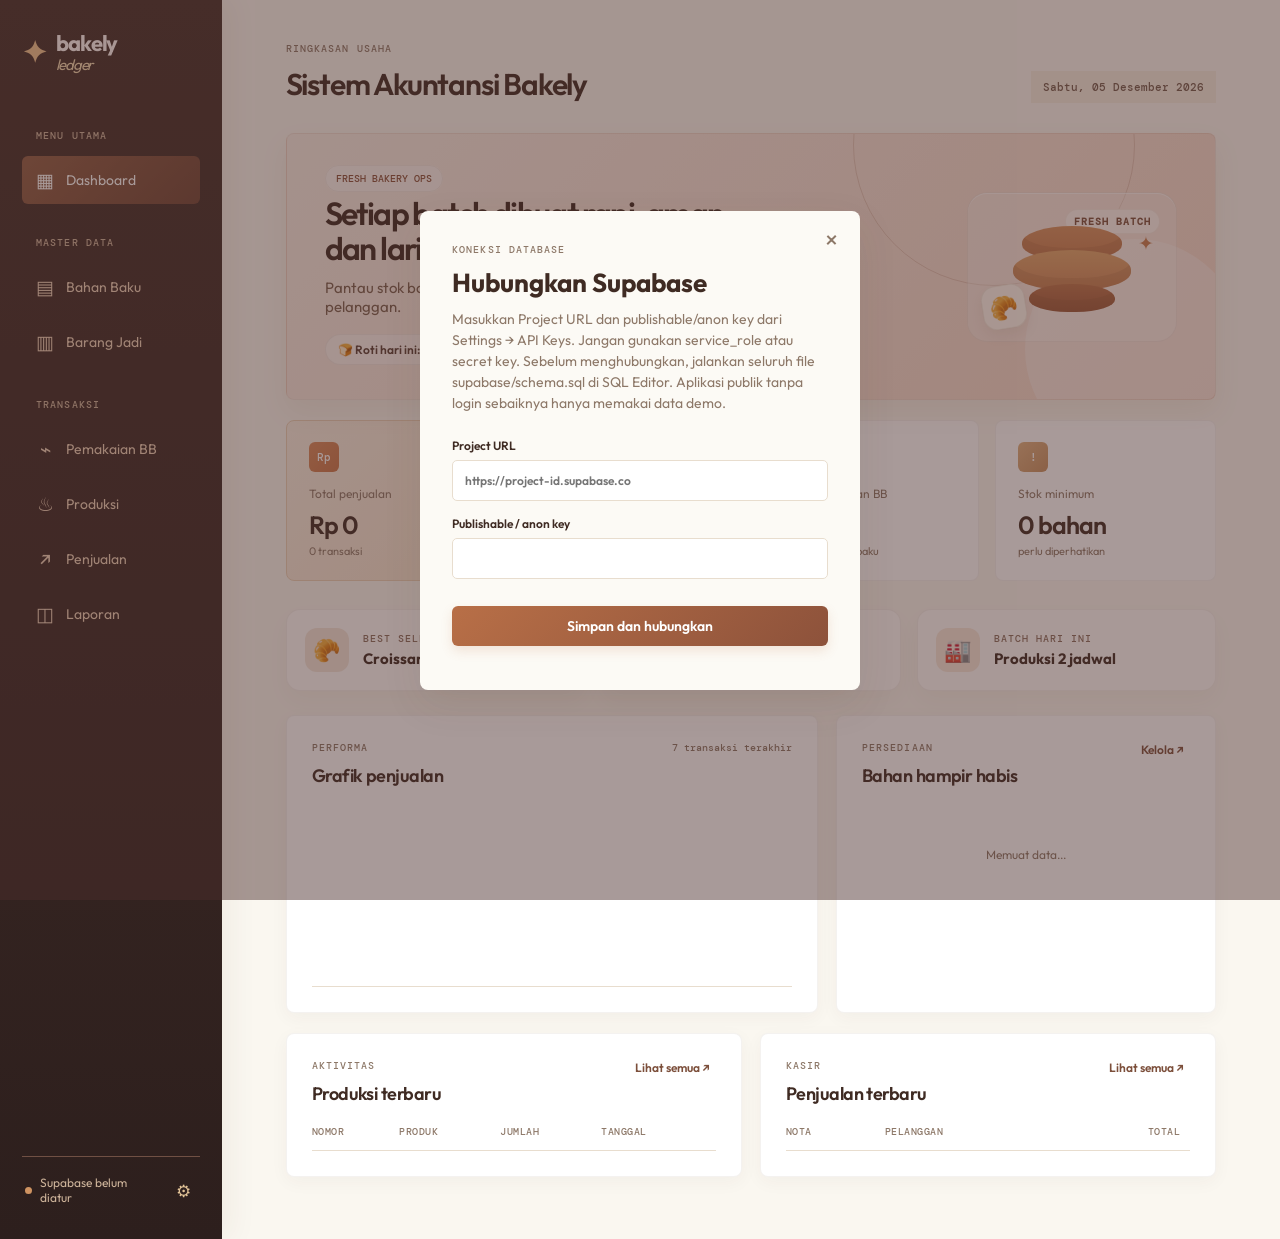
==== commit 6efc9302: "Improve Supabase connection and export sales reports Test Supabase access before saving connection s" ====
--- a/index.html
+++ b/index.html
@@ -5,7 +5,7 @@
   <title>Bakely | Sistem Akuntansi Bakery</title>
   <link rel="preconnect" href="https://fonts.googleapis.com"><link rel="preconnect" href="https://fonts.gstatic.com" crossorigin>
   <link href="https://fonts.googleapis.com/css2?family=DM+Mono:wght@400;500&family=Outfit:wght@400;500;600;700&display=swap" rel="stylesheet">
-  <link rel="stylesheet" href="frontend/styles.css?v=20260928-8">
+  <link rel="stylesheet" href="frontend/styles.css?v=20261012-1">
 </head>
 <body>
   <div class="shell">
@@ -109,6 +109,7 @@
           <section class="panel">
             <div class="panel-heading">
               <div><p class="eyebrow">Ringkasan</p><h3>Penjualan terakhir</h3></div>
+              <button class="text-button" id="export-sales" type="button">Unduh CSV ↓</button>
             </div>
             <div class="table-wrap">
               <table>
@@ -133,12 +134,12 @@
       </section>
     </main>
   </div>
-  <div class="modal-backdrop" id="settings-modal"><form class="modal action-form" id="settings-form"><button type="button" class="close-button" data-close-modal>×</button><p class="eyebrow">Koneksi database</p><h2>Hubungkan Supabase</h2><p class="modal-copy">Tidak perlu email atau login. Masukkan Project URL dan publishable/anon key, bukan service_role atau secret key. Karena link aplikasi publik tanpa login, gunakan database demo dan jangan simpan data pelanggan sungguhan.</p><label>Project URL<input id="supabase-url" type="url" placeholder="https://project-id.supabase.co" required></label><label>Publishable / anon key<input id="supabase-key" type="text" autocomplete="off" required></label><button class="primary-button" type="submit">Simpan dan hubungkan</button><p class="form-message"></p></form></div>
+  <div class="modal-backdrop" id="settings-modal"><form class="modal action-form" id="settings-form"><button type="button" class="close-button" data-close-modal>×</button><p class="eyebrow">Koneksi database</p><h2>Hubungkan Supabase</h2><p class="modal-copy">Masukkan Project URL dan publishable/anon key dari Settings → API Keys. Jangan gunakan service_role atau secret key. Sebelum menghubungkan, jalankan seluruh file supabase/schema.sql di SQL Editor. Aplikasi publik tanpa login sebaiknya hanya memakai data demo.</p><label>Project URL<input id="supabase-url" type="url" placeholder="https://project-id.supabase.co" required></label><label>Publishable / anon key<input id="supabase-key" type="text" autocomplete="off" required></label><button class="primary-button" type="submit">Simpan dan hubungkan</button><p class="form-message" role="alert"></p></form></div>
   <div class="modal-backdrop" id="material-modal"><form class="modal action-form"><button type="button" class="close-button" data-close-modal>×</button><p class="eyebrow">Master bahan</p><h2 id="material-modal-title">Tambah bahan baku</h2><input id="material-id" type="hidden"><label>Nama bahan<input id="material-name" required></label><div class="form-grid"><label>Satuan<input id="material-unit" value="kg" required></label><label>Stok awal<input id="material-stock" type="number" min="0" step="0.01" required></label><label>Stok minimum<input id="material-minimum" type="number" min="0" step="0.01" required></label><label>Harga satuan<input id="material-price" type="number" min="0" required></label></div><button class="primary-button" type="submit">Simpan bahan</button><p class="form-message"></p></form></div>
   <div class="modal-backdrop" id="product-modal"><form class="modal action-form"><button type="button" class="close-button" data-close-modal>×</button><p class="eyebrow">Master barang jadi</p><h2 id="product-modal-title">Tambah barang jadi</h2><input id="product-id" type="hidden"><label>Kode produk<input id="product-code" required></label><label>Nama produk<input id="product-name" required></label><div class="form-grid"><label>Harga jual<input id="product-price" type="number" min="0" required></label><label>Stok awal<input id="product-stock" type="number" min="0" required></label><label>Satuan<input id="product-unit" value="pcs" required></label></div><button class="primary-button" type="submit">Simpan produk</button><p class="form-message"></p></form></div>
   <div class="modal-backdrop" id="production-modal"><form class="modal action-form"><button type="button" class="close-button" data-close-modal>×</button><p class="eyebrow">Dapur produksi</p><h2>Catat produksi</h2><label>Nomor produksi<input id="production-number" required></label><label>Barang jadi<select id="production-product" required></select></label><label>Jumlah produksi<input id="production-amount" type="number" min="1" required></label><label>Catatan<input id="production-note"></label><div class="usage-box"><div class="panel-heading"><strong>Pemakaian bahan baku</strong><button class="text-button" type="button" id="add-usage">＋ Tambah baris</button></div><div id="usage-fields"></div></div><button class="primary-button" type="submit">Simpan produksi</button><p class="form-message"></p></form></div>
   <div class="modal-backdrop" id="sale-modal"><form class="modal action-form"><button type="button" class="close-button" data-close-modal>×</button><p class="eyebrow">Kasir</p><h2>Catat penjualan</h2><label>Nomor nota<input id="sale-number" required></label><label>Pelanggan<input id="sale-customer" value="Umum" required></label><div class="usage-box"><div class="panel-heading"><strong>Barang terjual</strong><button class="text-button" type="button" id="add-sale-item">＋ Tambah baris</button></div><div id="sale-fields"></div></div><button class="primary-button" type="submit">Simpan penjualan</button><p class="form-message"></p></form></div>
   <div class="modal-backdrop" id="sale-detail-modal"><div class="modal"><button type="button" class="close-button" data-close-modal>×</button><p class="eyebrow">Detail transaksi</p><h2 id="detail-sale-number">Detail penjualan</h2><p id="detail-sale-meta" class="modal-copy"></p><div class="table-wrap"><table><thead><tr><th>Produk</th><th>Qty</th><th>Harga</th><th class="align-right">Subtotal</th></tr></thead><tbody id="sale-detail-table"></tbody></table></div><div class="detail-total"><span>Total</span><strong id="detail-sale-total">Rp 0</strong></div></div></div>
-  <div class="toast" id="toast"></div><script src="frontend/app.js?v=20260928-8"></script>
+  <div class="toast" id="toast"></div><script src="frontend/app.js?v=20261012-1"></script>
 </body>
 </html>
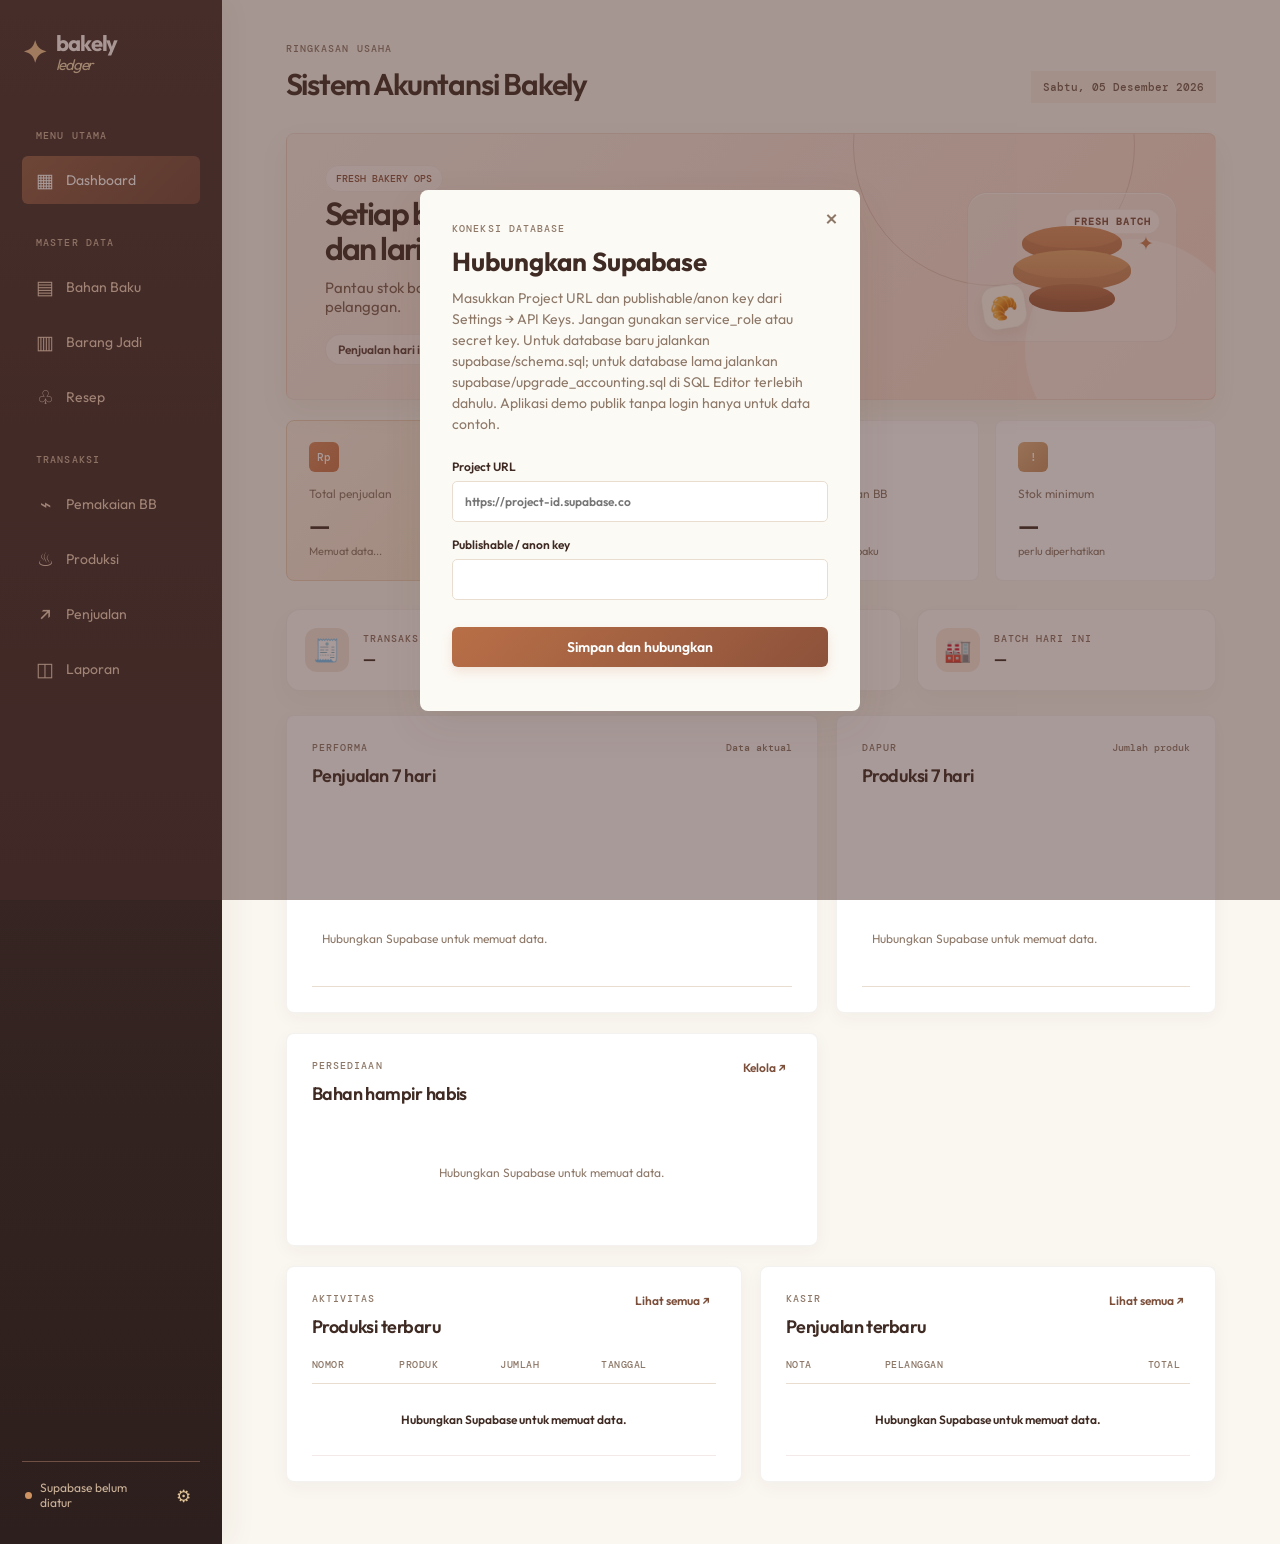
==== commit b205d7d3: "Add recipe-driven production and accounting reports Connect dashboard and period reports to live sal" ====
--- a/index.html
+++ b/index.html
@@ -5,7 +5,7 @@
   <title>Bakely | Sistem Akuntansi Bakery</title>
   <link rel="preconnect" href="https://fonts.googleapis.com"><link rel="preconnect" href="https://fonts.gstatic.com" crossorigin>
   <link href="https://fonts.googleapis.com/css2?family=DM+Mono:wght@400;500&family=Outfit:wght@400;500;600;700&display=swap" rel="stylesheet">
-  <link rel="stylesheet" href="frontend/styles.css?v=20261012-1">
+  <link rel="stylesheet" href="frontend/styles.css?v=20261012-3">
 </head>
 <body>
   <div class="shell">
@@ -14,7 +14,7 @@
       <p class="eyebrow">Menu utama</p>
       <nav class="nav-group"><button class="nav-item active" data-view="dashboard"><span>▦</span> Dashboard</button></nav>
       <p class="eyebrow nav-label">Master data</p>
-      <nav class="nav-group"><button class="nav-item" data-view="bahan"><span>▤</span> Bahan Baku</button><button class="nav-item" data-view="produk"><span>▥</span> Barang Jadi</button></nav>
+      <nav class="nav-group"><button class="nav-item" data-view="bahan"><span>▤</span> Bahan Baku</button><button class="nav-item" data-view="produk"><span>▥</span> Barang Jadi</button><button class="nav-item" data-view="resep"><span>♧</span> Resep</button></nav>
       <p class="eyebrow nav-label">Transaksi</p>
       <nav class="nav-group"><button class="nav-item" data-view="pemakaian"><span>⌁</span> Pemakaian BB</button><button class="nav-item" data-view="produksi"><span>♨</span> Produksi</button><button class="nav-item" data-view="penjualan"><span>↗</span> Penjualan</button><button class="nav-item" data-view="laporan"><span>◫</span> Laporan</button></nav>
       <div class="sidebar-foot"><span class="status-dot"></span><span id="connection-label">Menghubungkan...</span><button id="settings-button" title="Lihat koneksi">⚙</button></div>
@@ -30,8 +30,8 @@
             <h2>Setiap batch dibuat rapi, aman, dan laris.</h2>
             <p>Pantau stok bahan, produksi hari ini, sampai penjualan yang siap dibawa pelanggan.</p>
             <div class="hero-meta">
-              <span>🍞 Roti hari ini: 128 pcs</span>
-              <span>⏱ Jam buka: 07:00</span>
+              <span>Penjualan hari ini: <strong id="hero-sales-today">Memuat...</strong></span>
+              <span>Produksi hari ini: <strong id="hero-production-today">Memuat...</strong></span>
             </div>
           </div>
           <div class="hero-visual">
@@ -45,28 +45,29 @@
         </div>
 
         <div class="metric-grid">
-          <article class="metric-card accent" data-view-link="penjualan"><div class="metric-icon">Rp</div><p>Total penjualan</p><strong id="sales-total">Rp 0</strong><small id="sales-count">0 transaksi</small></article>
-          <article class="metric-card" data-view-link="produk"><div class="metric-icon mint">▥</div><p>Barang jadi tersedia</p><strong id="finished-total">0 pcs</strong><small id="product-count">0 produk aktif</small></article>
-          <article class="metric-card" data-view-link="bahan"><div class="metric-icon blue">▤</div><p>Nilai persediaan BB</p><strong id="inventory-total">Rp 0</strong><small>nilai stok bahan baku</small></article>
-          <article class="metric-card" data-view-link="bahan"><div class="metric-icon peach">!</div><p>Stok minimum</p><strong id="low-stock-count">0 bahan</strong><small>perlu diperhatikan</small></article>
+          <article class="metric-card accent" data-view-link="penjualan"><div class="metric-icon">Rp</div><p>Total penjualan</p><strong id="sales-total">—</strong><small id="sales-count">Memuat data...</small></article>
+          <article class="metric-card" data-view-link="produk"><div class="metric-icon mint">▥</div><p>Barang jadi tersedia</p><strong id="finished-total">—</strong><small id="product-count">Memuat data...</small></article>
+          <article class="metric-card" data-view-link="bahan"><div class="metric-icon blue">▤</div><p>Nilai persediaan BB</p><strong id="inventory-total">—</strong><small>nilai stok bahan baku</small></article>
+          <article class="metric-card" data-view-link="bahan"><div class="metric-icon peach">!</div><p>Stok minimum</p><strong id="low-stock-count">—</strong><small>perlu diperhatikan</small></article>
         </div>
 
         <div class="feature-strip">
-          <article class="feature-card warm" data-view-link="produk">
-            <span class="feature-icon">🥐</span>
-            <div><p>Best seller</p><strong>Croissant Butter</strong></div>
+          <article class="feature-card warm" data-view-link="penjualan">
+            <span class="feature-icon">🧾</span>
+            <div><p>Transaksi hari ini</p><strong id="today-sales-count">Memuat...</strong></div>
           </article>
           <article class="feature-card soft" data-view-link="bahan">
             <span class="feature-icon">📦</span>
-            <div><p>Stok kritis</p><strong>3 bahan butuh cek</strong></div>
+            <div><p>Stok kritis</p><strong id="feature-low-stock">Memuat...</strong></div>
           </article>
           <article class="feature-card mint" data-view-link="produksi">
             <span class="feature-icon">🏭</span>
-            <div><p>Batch hari ini</p><strong>Produksi 2 jadwal</strong></div>
+            <div><p>Batch hari ini</p><strong id="feature-production-count">Memuat...</strong></div>
           </article>
         </div>
 
-        <div class="dashboard-grid"><section class="panel chart-panel"><div class="panel-heading"><div><p class="eyebrow">Performa</p><h3>Grafik penjualan</h3></div><span class="period-label">7 transaksi terakhir</span></div><div class="bar-chart" id="sales-chart"></div></section><section class="panel"><div class="panel-heading"><div><p class="eyebrow">Persediaan</p><h3>Bahan hampir habis</h3></div><button class="text-button" data-view-link="bahan">Kelola ↗</button></div><div id="low-stock-list" class="stock-list"><p class="empty-state">Memuat data...</p></div></section></div>
+        <div class="dashboard-grid"><section class="panel chart-panel"><div class="panel-heading"><div><p class="eyebrow">Performa</p><h3>Penjualan 7 hari</h3></div><span class="period-label">Data aktual</span></div><div class="bar-chart" id="sales-chart"></div></section><section class="panel chart-panel"><div class="panel-heading"><div><p class="eyebrow">Dapur</p><h3>Produksi 7 hari</h3></div><span class="period-label">Jumlah produk</span></div><div class="bar-chart" id="production-chart"></div></section></div>
+        <div class="dashboard-grid"><section class="panel"><div class="panel-heading"><div><p class="eyebrow">Persediaan</p><h3>Bahan hampir habis</h3></div><button class="text-button" data-view-link="bahan">Kelola ↗</button></div><div id="low-stock-list" class="stock-list"><p class="empty-state">Memuat data...</p></div></section></div>
         <div class="dashboard-grid lower-grid"><section class="panel"><div class="panel-heading"><div><p class="eyebrow">Aktivitas</p><h3>Produksi terbaru</h3></div><button class="text-button" data-view-link="produksi">Lihat semua ↗</button></div><div class="table-wrap"><table><thead><tr><th>Nomor</th><th>Produk</th><th>Jumlah</th><th>Tanggal</th></tr></thead><tbody id="recent-production"></tbody></table></div></section><section class="panel"><div class="panel-heading"><div><p class="eyebrow">Kasir</p><h3>Penjualan terbaru</h3></div><button class="text-button" data-view-link="penjualan">Lihat semua ↗</button></div><div class="table-wrap"><table><thead><tr><th>Nota</th><th>Pelanggan</th><th class="align-right">Total</th></tr></thead><tbody id="recent-sales"></tbody></table></div></section></div>
       </section>
 
@@ -74,7 +75,9 @@
       <section id="produk-view" class="view"><div class="section-heading"><div><p class="eyebrow">Master data</p><h2>Barang jadi</h2></div><button class="primary-button" data-open="product-modal">＋ Tambah produk</button></div><section class="panel"><div class="table-wrap"><table><thead><tr><th>Kode</th><th>Nama produk</th><th>Harga jual</th><th>Stok</th><th>Status</th><th></th></tr></thead><tbody id="product-table"></tbody></table></div></section></section>
       <section id="pemakaian-view" class="view"><div class="section-heading"><div><p class="eyebrow">Transaksi</p><h2>Pemakaian bahan baku</h2></div><button class="primary-button" data-view-link="produksi">＋ Catat bersama produksi</button></div><section class="panel"><div class="table-wrap"><table><thead><tr><th>Produksi</th><th>Bahan baku</th><th>Jumlah terpakai</th><th>Tanggal</th></tr></thead><tbody id="usage-table"></tbody></table></div></section></section>
       <section id="produksi-view" class="view"><div class="section-heading"><div><p class="eyebrow">Transaksi</p><h2>Produksi</h2></div><button class="primary-button" data-open="production-modal">＋ Catat produksi</button></div><section class="panel"><div class="table-wrap"><table><thead><tr><th>Nomor</th><th>Barang jadi</th><th>Jumlah</th><th>Tanggal</th><th>Catatan</th></tr></thead><tbody id="production-table"></tbody></table></div></section></section>
-      <section id="penjualan-view" class="view"><div class="section-heading"><div><p class="eyebrow">Transaksi</p><h2>Penjualan</h2></div><button class="primary-button" data-open="sale-modal">＋ Catat penjualan</button></div><section class="panel"><div class="table-wrap"><table><thead><tr><th>Nota</th><th>Pelanggan</th><th>Tanggal</th><th>Status</th><th class="align-right">Total</th></tr></thead><tbody id="sales-table"></tbody></table></div></section></section>
+      <section id="penjualan-view" class="view"><div class="section-heading"><div><p class="eyebrow">Transaksi</p><h2>Penjualan</h2></div><button class="primary-button" data-open="sale-modal">＋ Catat penjualan</button></div><section class="panel"><div class="table-wrap"><table><thead><tr><th>Nota</th><th>Pelanggan</th><th>Tanggal</th><th>Status</th><th class="align-right">Total</th><th></th></tr></thead><tbody id="sales-table"></tbody></table></div></section></section>
+
+      <section id="resep-view" class="view"><div class="section-heading"><div><p class="eyebrow">Dapur</p><h2>Resep produk</h2></div><button class="primary-button" data-open="recipe-modal">＋ Tambah resep</button></div><section class="panel"><div class="table-wrap"><table><thead><tr><th>Produk</th><th>Bahan baku</th><th>Kebutuhan per produk</th><th></th></tr></thead><tbody id="recipe-table"></tbody></table></div></section></section>
 
       <section id="laporan-view" class="view">
         <div class="section-heading">
@@ -82,34 +85,43 @@
           <button class="primary-button" type="button" data-view-link="penjualan">Lihat penjualan</button>
         </div>
 
+        <div class="report-filters panel">
+          <label>Dari tanggal<input id="report-start" type="date"></label>
+          <label>Sampai tanggal<input id="report-end" type="date"></label>
+          <label class="search-label">Cari nota / pelanggan<input id="report-search" type="search" placeholder="Cari..."></label>
+          <button class="primary-button" id="apply-report-filters" type="button">Terapkan filter</button>
+          <button class="text-button" id="clear-report-filters" type="button">Reset</button>
+        </div>
+
         <div class="report-grid">
           <article class="report-card accent" data-view-link="penjualan">
             <p>Total penjualan</p>
-            <strong id="report-sales-total">Rp 0</strong>
-            <small id="report-sales-count-detail">0 transaksi</small>
+            <strong id="report-sales-total">—</strong>
+            <small id="report-sales-count-detail">Memuat data...</small>
           </article>
           <article class="report-card" data-view-link="produksi">
             <p>Produksi</p>
-            <strong id="report-production-total">0 pcs</strong>
-            <small id="report-production-count">0 batch</small>
+            <strong id="report-production-total">—</strong>
+            <small id="report-production-count">Memuat data...</small>
           </article>
           <article class="report-card" data-view-link="bahan">
             <p>Stok kritis</p>
-            <strong id="report-low-stock-total">0 bahan</strong>
+            <strong id="report-low-stock-total">—</strong>
             <small>perlu restock</small>
           </article>
           <article class="report-card" data-view-link="produk">
             <p>Barang siap jual</p>
-            <strong id="report-ready-product-total">0 pcs</strong>
-            <small id="report-ready-product-label">stok tersedia</small>
+            <strong id="report-ready-product-total">—</strong>
+            <small id="report-ready-product-label">Memuat data...</small>
           </article>
+          <article class="report-card"><p>Estimasi HPP terjual</p><strong id="report-cogs-total">Belum tersedia</strong><small id="report-gross-profit">HPP perlu resep/biaya produksi</small></article>
         </div>
 
         <div class="report-panels">
           <section class="panel">
             <div class="panel-heading">
               <div><p class="eyebrow">Ringkasan</p><h3>Penjualan terakhir</h3></div>
-              <button class="text-button" id="export-sales" type="button">Unduh CSV ↓</button>
+              <div class="button-group"><button class="text-button" id="export-sales" type="button">Unduh penjualan CSV ↓</button><button class="text-button" id="export-production" type="button">Unduh produksi CSV ↓</button></div>
             </div>
             <div class="table-wrap">
               <table>
@@ -131,15 +143,21 @@
             </div>
           </section>
         </div>
+        <div class="report-panels report-panels-secondary">
+          <section class="panel"><div class="panel-heading"><div><p class="eyebrow">Produksi &amp; HPP</p><h3>Biaya produksi</h3></div></div><div class="table-wrap"><table><thead><tr><th>Nomor</th><th>Produk</th><th>Jumlah</th><th>Biaya total</th><th>HPP/unit</th></tr></thead><tbody id="report-production-table"></tbody></table></div></section>
+          <section class="panel"><div class="panel-heading"><div><p class="eyebrow">Audit stok</p><h3>Mutasi bahan dan produk</h3></div><button class="text-button" id="export-inventory" type="button">Unduh CSV ↓</button></div><div class="table-wrap"><table><thead><tr><th>Waktu</th><th>Item</th><th>Jenis</th><th>Perubahan</th><th>Catatan</th></tr></thead><tbody id="report-movements-table"></tbody></table></div></section>
+        </div>
       </section>
     </main>
   </div>
-  <div class="modal-backdrop" id="settings-modal"><form class="modal action-form" id="settings-form"><button type="button" class="close-button" data-close-modal>×</button><p class="eyebrow">Koneksi database</p><h2>Hubungkan Supabase</h2><p class="modal-copy">Masukkan Project URL dan publishable/anon key dari Settings → API Keys. Jangan gunakan service_role atau secret key. Sebelum menghubungkan, jalankan seluruh file supabase/schema.sql di SQL Editor. Aplikasi publik tanpa login sebaiknya hanya memakai data demo.</p><label>Project URL<input id="supabase-url" type="url" placeholder="https://project-id.supabase.co" required></label><label>Publishable / anon key<input id="supabase-key" type="text" autocomplete="off" required></label><button class="primary-button" type="submit">Simpan dan hubungkan</button><p class="form-message" role="alert"></p></form></div>
+  <div class="modal-backdrop" id="settings-modal"><form class="modal action-form" id="settings-form"><button type="button" class="close-button" data-close-modal>×</button><p class="eyebrow">Koneksi database</p><h2>Hubungkan Supabase</h2><p class="modal-copy">Masukkan Project URL dan publishable/anon key dari Settings → API Keys. Jangan gunakan service_role atau secret key. Untuk database baru jalankan supabase/schema.sql; untuk database lama jalankan supabase/upgrade_accounting.sql di SQL Editor terlebih dahulu. Aplikasi demo publik tanpa login hanya untuk data contoh.</p><label>Project URL<input id="supabase-url" type="url" placeholder="https://project-id.supabase.co" required></label><label>Publishable / anon key<input id="supabase-key" type="text" autocomplete="off" required></label><button class="primary-button" type="submit">Simpan dan hubungkan</button><p class="form-message" role="alert"></p></form></div>
   <div class="modal-backdrop" id="material-modal"><form class="modal action-form"><button type="button" class="close-button" data-close-modal>×</button><p class="eyebrow">Master bahan</p><h2 id="material-modal-title">Tambah bahan baku</h2><input id="material-id" type="hidden"><label>Nama bahan<input id="material-name" required></label><div class="form-grid"><label>Satuan<input id="material-unit" value="kg" required></label><label>Stok awal<input id="material-stock" type="number" min="0" step="0.01" required></label><label>Stok minimum<input id="material-minimum" type="number" min="0" step="0.01" required></label><label>Harga satuan<input id="material-price" type="number" min="0" required></label></div><button class="primary-button" type="submit">Simpan bahan</button><p class="form-message"></p></form></div>
+  <div class="modal-backdrop" id="restock-modal"><form class="modal action-form"><button type="button" class="close-button" data-close-modal>×</button><p class="eyebrow">Persediaan masuk</p><h2>Tambah stok</h2><input id="restock-material-id" type="hidden"><p id="restock-material-name" class="modal-copy"></p><label>Jumlah masuk<input id="restock-amount" type="number" min="0.01" step="0.01" required></label><label>Catatan / pemasok<input id="restock-note" placeholder="Opsional"></label><button class="primary-button" type="submit">Catat stok masuk</button><p class="form-message"></p></form></div>
   <div class="modal-backdrop" id="product-modal"><form class="modal action-form"><button type="button" class="close-button" data-close-modal>×</button><p class="eyebrow">Master barang jadi</p><h2 id="product-modal-title">Tambah barang jadi</h2><input id="product-id" type="hidden"><label>Kode produk<input id="product-code" required></label><label>Nama produk<input id="product-name" required></label><div class="form-grid"><label>Harga jual<input id="product-price" type="number" min="0" required></label><label>Stok awal<input id="product-stock" type="number" min="0" required></label><label>Satuan<input id="product-unit" value="pcs" required></label></div><button class="primary-button" type="submit">Simpan produk</button><p class="form-message"></p></form></div>
-  <div class="modal-backdrop" id="production-modal"><form class="modal action-form"><button type="button" class="close-button" data-close-modal>×</button><p class="eyebrow">Dapur produksi</p><h2>Catat produksi</h2><label>Nomor produksi<input id="production-number" required></label><label>Barang jadi<select id="production-product" required></select></label><label>Jumlah produksi<input id="production-amount" type="number" min="1" required></label><label>Catatan<input id="production-note"></label><div class="usage-box"><div class="panel-heading"><strong>Pemakaian bahan baku</strong><button class="text-button" type="button" id="add-usage">＋ Tambah baris</button></div><div id="usage-fields"></div></div><button class="primary-button" type="submit">Simpan produksi</button><p class="form-message"></p></form></div>
+  <div class="modal-backdrop" id="production-modal"><form class="modal action-form"><button type="button" class="close-button" data-close-modal>×</button><p class="eyebrow">Dapur produksi</p><h2>Catat produksi</h2><label>Nomor produksi<input id="production-number" required></label><label>Barang jadi<select id="production-product" required></select></label><label>Jumlah produksi<input id="production-amount" type="number" min="0.01" step="0.01" required></label><div class="form-grid"><label>Tenaga kerja langsung<input id="production-labor" type="number" min="0" step="1" value="0"></label><label>Biaya overhead<input id="production-overhead" type="number" min="0" step="1" value="0"></label></div><label>Catatan<input id="production-note"></label><div class="usage-box"><div class="panel-heading"><strong>Pemakaian bahan baku</strong><button class="text-button" type="button" id="add-usage">＋ Tambah baris</button></div><div id="usage-fields"></div><small id="recipe-hint" class="form-hint"></small></div><button class="primary-button" type="submit">Simpan produksi</button><p class="form-message"></p></form></div>
   <div class="modal-backdrop" id="sale-modal"><form class="modal action-form"><button type="button" class="close-button" data-close-modal>×</button><p class="eyebrow">Kasir</p><h2>Catat penjualan</h2><label>Nomor nota<input id="sale-number" required></label><label>Pelanggan<input id="sale-customer" value="Umum" required></label><div class="usage-box"><div class="panel-heading"><strong>Barang terjual</strong><button class="text-button" type="button" id="add-sale-item">＋ Tambah baris</button></div><div id="sale-fields"></div></div><button class="primary-button" type="submit">Simpan penjualan</button><p class="form-message"></p></form></div>
   <div class="modal-backdrop" id="sale-detail-modal"><div class="modal"><button type="button" class="close-button" data-close-modal>×</button><p class="eyebrow">Detail transaksi</p><h2 id="detail-sale-number">Detail penjualan</h2><p id="detail-sale-meta" class="modal-copy"></p><div class="table-wrap"><table><thead><tr><th>Produk</th><th>Qty</th><th>Harga</th><th class="align-right">Subtotal</th></tr></thead><tbody id="sale-detail-table"></tbody></table></div><div class="detail-total"><span>Total</span><strong id="detail-sale-total">Rp 0</strong></div></div></div>
-  <div class="toast" id="toast"></div><script src="frontend/app.js?v=20261012-1"></script>
+  <div class="modal-backdrop" id="recipe-modal"><form class="modal action-form"><button type="button" class="close-button" data-close-modal>×</button><p class="eyebrow">Kalkulasi produksi</p><h2>Atur resep</h2><label>Produk<select id="recipe-product" required></select></label><p class="modal-copy">Masukkan kebutuhan bahan untuk satu produk. Produksi akan mengalikan jumlah ini secara otomatis.</p><div class="usage-box"><div class="panel-heading"><strong>Bahan dan takaran</strong><button class="text-button" type="button" id="add-recipe-item">＋ Tambah baris</button></div><div id="recipe-fields"></div></div><button class="primary-button" type="submit">Simpan resep</button><p class="form-message"></p></form></div>
+  <div class="toast" id="toast"></div><script src="frontend/app.js?v=20261012-4"></script>
 </body>
 </html>
--- a/frontend/styles.css
+++ b/frontend/styles.css
@@ -36,12 +36,29 @@
 .report-card strong{display:block;color:#2f221d;font-size:26px;letter-spacing:-.04em;margin-bottom:5px}
 .report-card small{color:#7a604f}
 .report-panels{display:grid;grid-template-columns:1.2fr 1fr;gap:18px}
+.report-grid{grid-template-columns:repeat(5,minmax(0,1fr))}
+.report-filters{display:grid;grid-template-columns:1fr 1fr 2fr auto auto;align-items:end;gap:12px;margin:18px 0;padding:18px}
+.report-filters label{display:block;font-size:11px;font-weight:600;color:var(--muted)}
+.report-filters input{display:block;width:100%;margin-top:6px;padding:10px;border:1px solid var(--line);border-radius:5px;background:#fff;color:var(--ink)}
+.report-filters .primary-button{white-space:nowrap}
+.button-group{display:flex;flex-wrap:wrap;gap:8px}
+.button-group .text-button{padding:7px 0}
+.report-panels-secondary{margin-top:18px}
+.report-filters+.report-grid .report-card{cursor:default}
+.bar-production{background:linear-gradient(180deg,#93a77d,#718b62)}
+.form-hint{display:block;color:var(--muted);margin-top:10px;line-height:1.5}
+.row-actions [data-cancel-sale]{color:#a03d42}
+.row-actions [data-cancel-sale]:hover{text-decoration:underline}
+button:disabled{opacity:.6;cursor:wait}
 
 @media(max-width:900px){
   .hero-strip{flex-direction:column;align-items:flex-start;gap:20px}
   .hero-visual{width:100%;max-width:240px}
   .feature-strip,.report-grid,.report-panels{grid-template-columns:1fr}
+  .report-filters{grid-template-columns:1fr 1fr}
+  .report-filters .search-label{grid-column:1/-1}
 }
+@media(max-width:560px){.report-filters{grid-template-columns:1fr}.report-filters .search-label{grid-column:auto}.report-filters .primary-button{text-align:center}.panel-heading{gap:10px;flex-wrap:wrap}.button-group{justify-content:flex-start}}
 
 .sidebar{background:linear-gradient(180deg,#422d28 0%,#2d1f1d 100%)}
 .brand-mark{color:#f1c38d}
